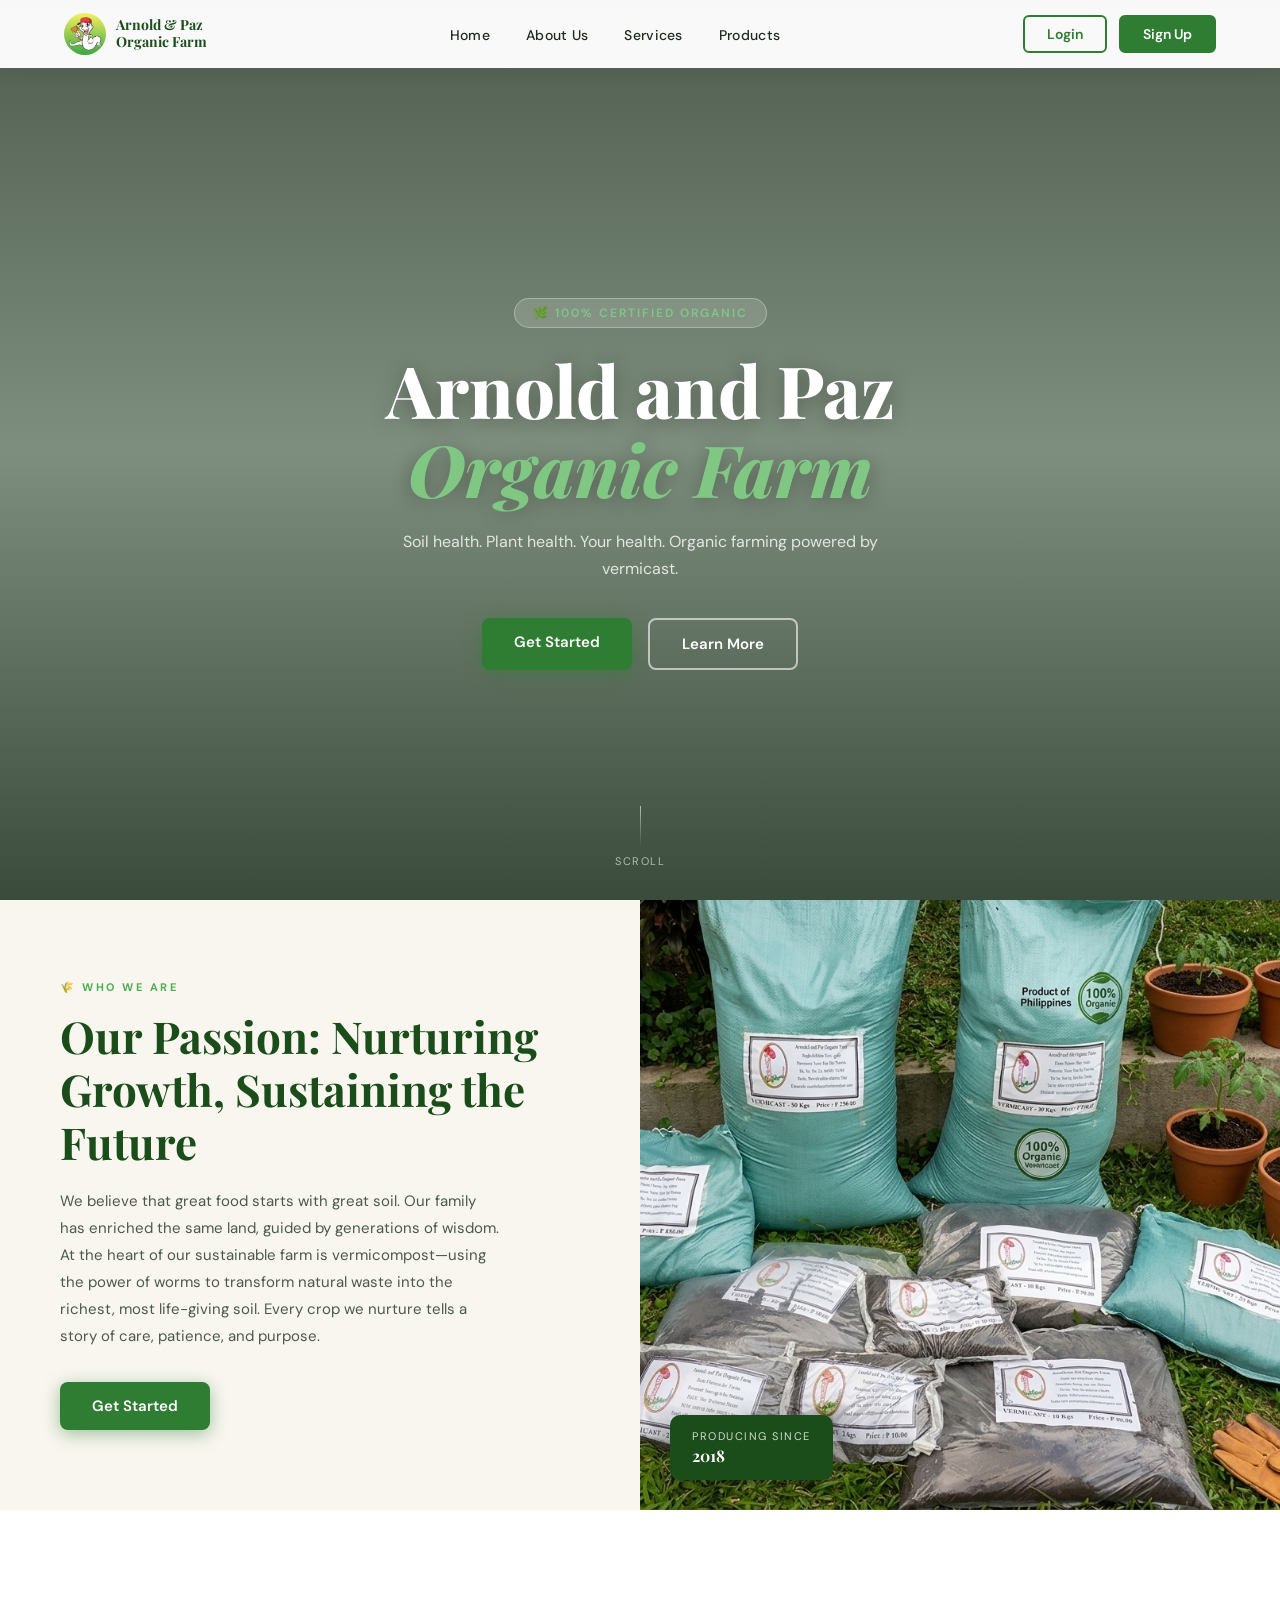
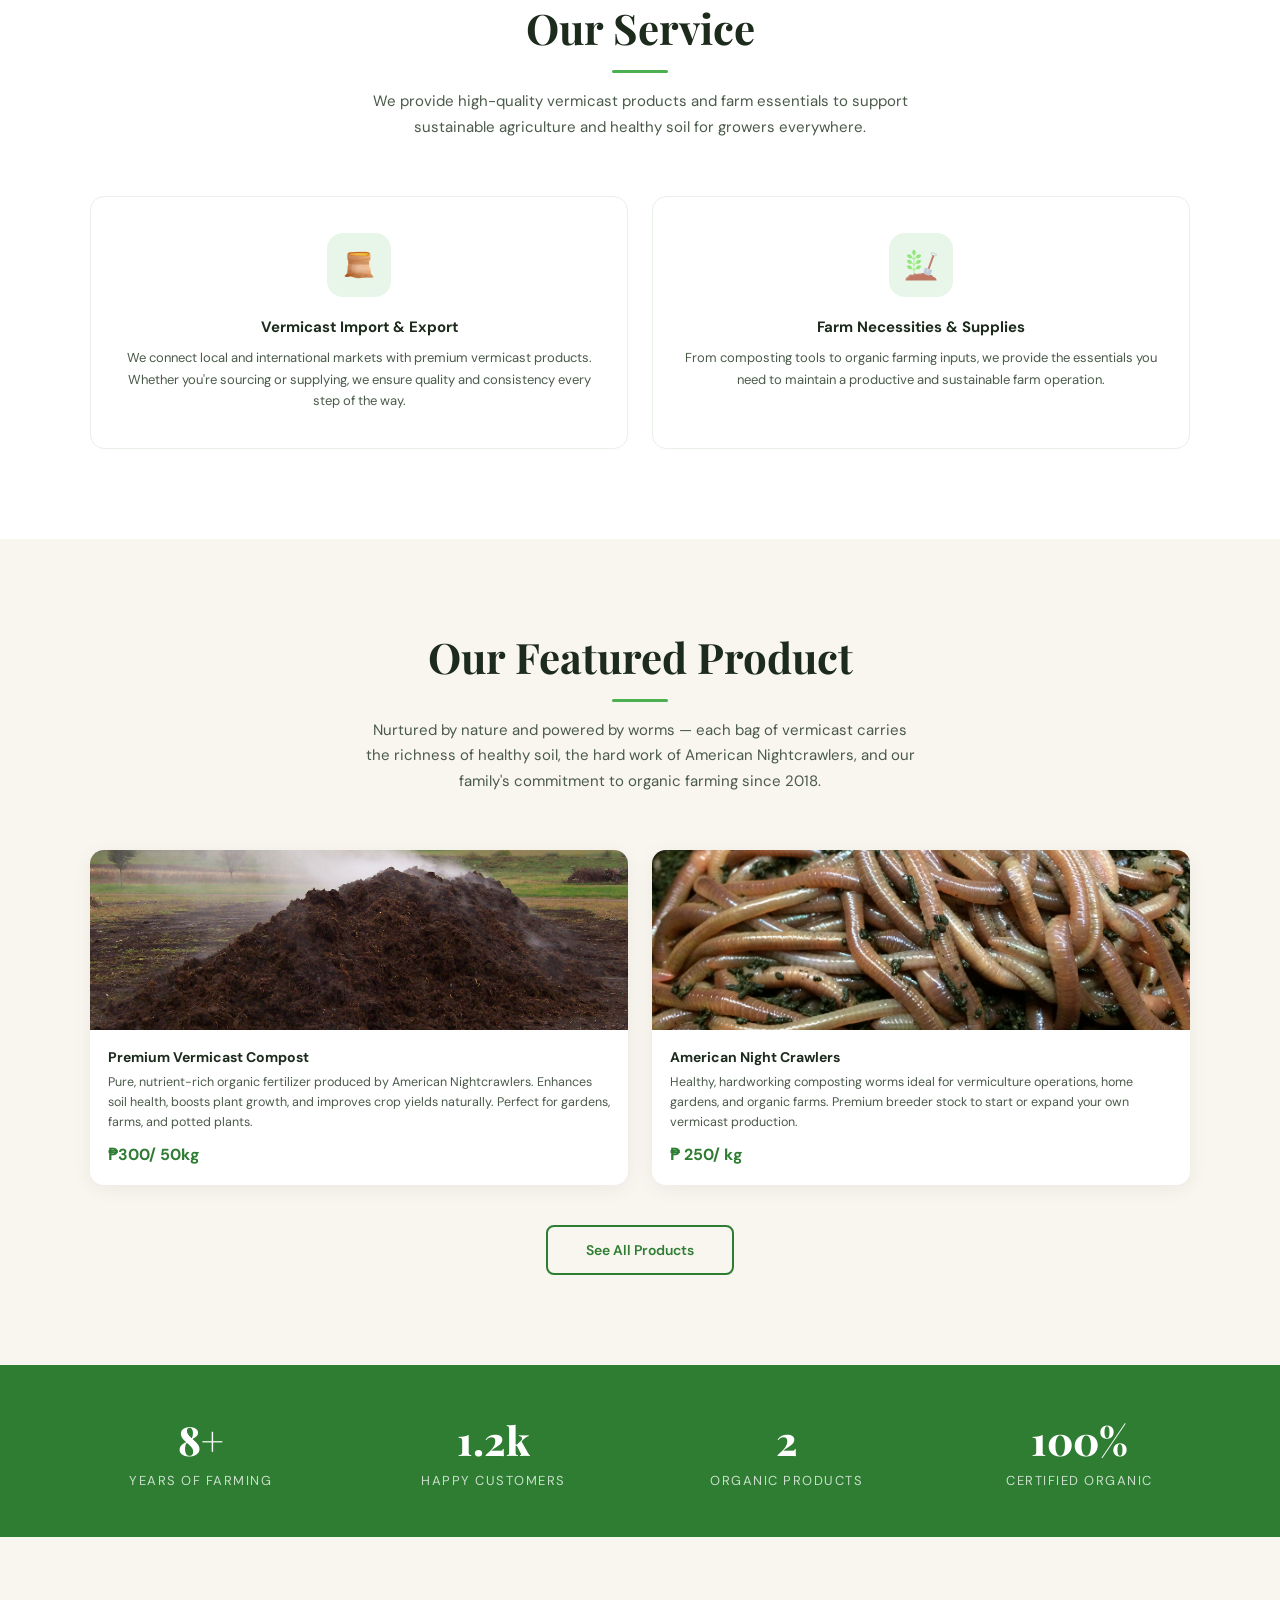
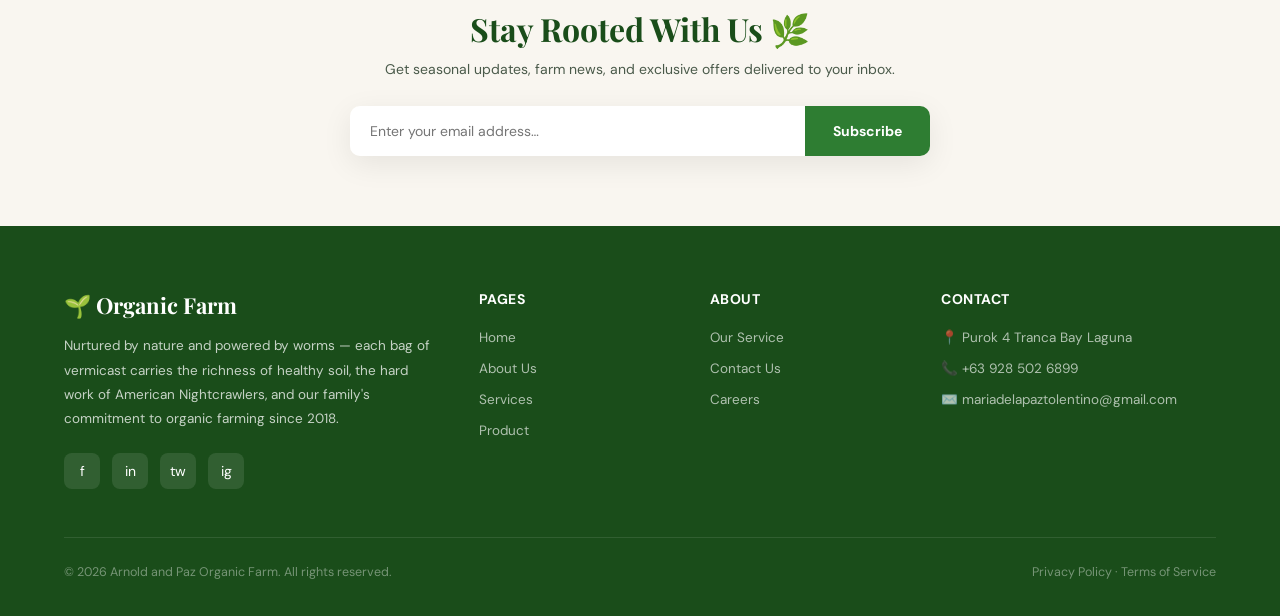
==== FrontEnd/index.html @ 924539b4 "Initial commit" ====
<!doctype html>
<html lang="en">
  <head>
    <meta charset="UTF-8" />
    <meta name="viewport" content="width=device-width, initial-scale=1.0" />
    <title>Arnold and Paz Organic Farm</title>
    <link
      href="https://fonts.googleapis.com/css2?family=Playfair+Display:wght@600;700;800&family=DM+Sans:wght@300;400;500;600&display=swap"
      rel="stylesheet"
    />
    <style>
      *,
      *::before,
      *::after {
        box-sizing: border-box;
        margin: 0;
        padding: 0;
      }

      :root {
        --green-dark: #1a4d1a;
        --green-mid: #2e7d32;
        --green-accent: #4caf50;
        --green-light: #81c784;
        --gold: #f9a825;
        --cream: #f9f6f0;
        --text-dark: #1c2b1c;
        --text-mid: #4a5a4a;
        --white: #ffffff;
      }

      html {
        scroll-behavior: smooth;
      }

      body {
        font-family: "DM Sans", sans-serif;
        color: var(--text-dark);
        background: var(--white);
        overflow-x: hidden;
      }

      /* ── NAVBAR ── */
      nav {
        position: fixed;
        top: 0;
        left: 0;
        right: 0;
        z-index: 100;
        display: flex;
        align-items: center;
        justify-content: space-between;
        padding: 0 5%;
        height: 68px;
        background: rgba(255, 255, 255, 0.96);
        backdrop-filter: blur(8px);
        box-shadow: 0 2px 20px rgba(0, 0, 0, 0.08);
      }

      .nav-logo {
        display: flex;
        align-items: center;
        gap: 10px;
        text-decoration: none;
      }

      .nav-logo .logo-icon {
        width: 42px;
        height: 42px;
        /* background: var(--green-mid); */
        background: #f7f05e;
        background: linear-gradient(
          180deg,
          rgba(247, 240, 94, 1) 0%,
          rgba(57, 168, 68, 1) 100%
        );
        border-radius: 50%;
        display: flex;
        align-items: center;
        justify-content: center;
        font-size: 20px;
      }
      .nav-logo .logo-icon img {
        width: 40px;
        height: 40px;
        object-fit: contain;
      }

      .nav-logo span {
        font-family: "Playfair Display", serif;
        font-size: 14px;
        font-weight: 700;
        color: var(--green-dark);
        line-height: 1.2;
      }

      .nav-links {
        display: flex;
        align-items: center;
        gap: 36px;
        list-style: none;
      }

      .nav-links a {
        text-decoration: none;
        font-size: 14px;
        font-weight: 500;
        color: var(--text-dark);
        letter-spacing: 0.3px;
        transition: color 0.2s;
      }

      .nav-links a:hover {
        color: var(--green-mid);
      }

      .nav-actions {
        display: flex;
        align-items: center;
        gap: 12px;
      }

      .btn-login {
        padding: 8px 22px;
        border: 2px solid var(--green-mid);
        border-radius: 6px;
        background: transparent;
        color: var(--green-mid);
        font-family: "DM Sans", sans-serif;
        font-size: 14px;
        font-weight: 600;
        cursor: pointer;
        transition: all 0.2s;
      }

      .btn-login:hover {
        background: var(--green-mid);
        color: var(--white);
      }

      .btn-signup {
        padding: 8px 22px;
        border: 2px solid var(--green-mid);
        border-radius: 6px;
        background: var(--green-mid);
        color: var(--white);
        font-family: "DM Sans", sans-serif;
        font-size: 14px;
        font-weight: 600;
        cursor: pointer;
        transition: all 0.2s;
      }

      .btn-signup:hover {
        background: var(--green-dark);
        border-color: var(--green-dark);
      }

      /* ── HERO ── */
      .hero {
        position: relative;
        min-height: 100vh;
        display: flex;
        flex-direction: column;
        align-items: center;
        justify-content: center;
        text-align: center;
        overflow: hidden;
        padding-top: 68px;
      }

      .hero-bg {
        position: absolute;
        inset: 0;
        background:
          linear-gradient(
            to bottom,
            rgba(10, 30, 10, 0.72) 0%,
            rgba(20, 50, 20, 0.55) 50%,
            rgba(10, 30, 10, 0.8) 100%
          ),
          url("https://images.unsplash.com/photo-1500937386664-56d1dfef3854?w=1600&q=80")
            center/cover no-repeat;
      }

      .hero-content {
        position: relative;
        z-index: 2;
        max-width: 720px;
        padding: 0 20px;
        animation: fadeUp 1s ease both;
      }

      @keyframes fadeUp {
        from {
          opacity: 0;
          transform: translateY(30px);
        }
        to {
          opacity: 1;
          transform: translateY(0);
        }
      }

      .hero-badge {
        display: inline-block;
        background: rgba(255, 255, 255, 0.15);
        border: 1px solid rgba(255, 255, 255, 0.3);
        color: var(--green-light);
        font-size: 12px;
        font-weight: 600;
        letter-spacing: 2px;
        text-transform: uppercase;
        padding: 6px 18px;
        border-radius: 30px;
        margin-bottom: 22px;
      }

      .hero h1 {
        font-family: "Playfair Display", serif;
        font-size: clamp(38px, 6vw, 72px);
        font-weight: 800;
        color: var(--white);
        line-height: 1.1;
        margin-bottom: 20px;
        text-shadow: 0 2px 20px rgba(0, 0, 0, 0.3);
      }

      .hero h1 em {
        font-style: italic;
        color: var(--green-light);
      }

      .hero p {
        font-size: 16px;
        color: rgba(255, 255, 255, 0.8);
        line-height: 1.7;
        max-width: 520px;
        margin: 0 auto 36px;
      }

      .hero-cta {
        display: flex;
        gap: 16px;
        justify-content: center;
        flex-wrap: wrap;
      }

      .btn-primary {
        padding: 14px 32px;
        background: var(--green-mid);
        color: var(--white);
        border: none;
        border-radius: 8px;
        font-family: "DM Sans", sans-serif;
        font-size: 15px;
        font-weight: 600;
        cursor: pointer;
        transition: all 0.25s;
        box-shadow: 0 4px 18px rgba(46, 125, 50, 0.45);
        text-decoration: none;
        display: inline-block;
      }

      .btn-primary:hover {
        background: var(--green-dark);
        transform: translateY(-2px);
      }

      .btn-outline-white {
        padding: 14px 32px;
        background: transparent;
        color: var(--white);
        border: 2px solid rgba(255, 255, 255, 0.6);
        border-radius: 8px;
        font-family: "DM Sans", sans-serif;
        font-size: 15px;
        font-weight: 600;
        cursor: pointer;
        transition: all 0.25s;
        text-decoration: none;
        display: inline-block;
      }

      .btn-outline-white:hover {
        background: rgba(255, 255, 255, 0.15);
        border-color: white;
      }

      .hero-scroll {
        position: absolute;
        bottom: 32px;
        left: 50%;
        transform: translateX(-50%);
        z-index: 2;
        display: flex;
        flex-direction: column;
        align-items: center;
        gap: 8px;
        color: rgba(255, 255, 255, 0.6);
        font-size: 11px;
        letter-spacing: 1.5px;
        text-transform: uppercase;
      }

      .scroll-line {
        width: 1px;
        height: 40px;
        background: linear-gradient(
          to bottom,
          rgba(255, 255, 255, 0.6),
          transparent
        );
        animation: scrollPulse 2s ease infinite;
      }

      @keyframes scrollPulse {
        0%,
        100% {
          opacity: 0.5;
          transform: scaleY(1);
        }
        50% {
          opacity: 1;
          transform: scaleY(1.1);
        }
      }

      /* ── PASSION SECTION ── */
      .section-passion {
        display: grid;
        grid-template-columns: 1fr 1fr;
        gap: 0;
        min-height: 560px;
      }

      .passion-text {
        background: var(--cream);
        padding: 80px 60px;
        display: flex;
        flex-direction: column;
        justify-content: center;
      }

      .section-tag {
        display: inline-block;
        font-size: 11px;
        font-weight: 700;
        letter-spacing: 2.5px;
        text-transform: uppercase;
        color: var(--green-accent);
        margin-bottom: 16px;
      }

      .passion-text h2 {
        font-family: "Playfair Display", serif;
        font-size: clamp(28px, 3.5vw, 44px);
        font-weight: 700;
        color: var(--green-dark);
        line-height: 1.2;
        margin-bottom: 20px;
      }

      .passion-text p {
        font-size: 15px;
        color: var(--text-mid);
        line-height: 1.8;
        margin-bottom: 32px;
        max-width: 440px;
      }

      .passion-image {
        position: relative;
        overflow: hidden;
      }

      .passion-image img {
        width: 100%;
        height: 100%;
        object-fit: cover;
        display: block;
        transition: transform 0.6s ease;
      }

      .passion-image:hover img {
        transform: scale(1.04);
      }

      .since-badge {
        position: absolute;
        bottom: 30px;
        left: 30px;
        background: var(--green-dark);
        color: var(--white);
        padding: 14px 22px;
        border-radius: 10px;
        font-family: "Playfair Display", serif;
        font-size: 16px;
        font-weight: 700;
        box-shadow: 0 8px 30px rgba(0, 0, 0, 0.3);
      }

      .since-badge span {
        display: block;
        font-family: "DM Sans", sans-serif;
        font-size: 11px;
        font-weight: 400;
        letter-spacing: 1.5px;
        text-transform: uppercase;
        opacity: 0.8;
        margin-bottom: 2px;
      }

      /* ── SERVICES ── */
      .section-services {
        padding: 90px 5%;
        background: var(--white);
        text-align: center;
      }

      .section-header {
        max-width: 560px;
        margin: 0 auto 56px;
      }

      .section-header h2 {
        font-family: "Playfair Display", serif;
        font-size: clamp(28px, 3.5vw, 42px);
        font-weight: 700;
        color: var(--text-dark);
        margin-bottom: 12px;
      }

      .section-header p {
        font-size: 15px;
        color: var(--text-mid);
        line-height: 1.7;
      }

      .divider {
        width: 56px;
        height: 3px;
        background: var(--green-accent);
        border-radius: 2px;
        margin: 14px auto 16px;
      }

      .services-grid {
        display: grid;
        grid-template-columns: repeat(2, 1fr);
        gap: 24px;
        max-width: 1100px;
        margin: 0 auto;
      }

      .service-card {
        background: var(--white);
        border: 1.5px solid #e8f0e8;
        border-radius: 14px;
        padding: 36px 24px;
        text-align: center;
        align-items: center;
        justify-content: center;
        transition: all 0.3s ease;
        cursor: default;
      }

      .service-card:hover {
        border-color: var(--green-accent);
        box-shadow: 0 12px 40px rgba(76, 175, 80, 0.12);
        transform: translateY(-5px);
      }

      .service-icon {
        width: 64px;
        height: 64px;
        background: #e8f5e9;
        border-radius: 16px;
        display: flex;
        align-items: center;
        justify-content: center;
        font-size: 28px;
        margin: 0 auto 20px;
        transition: background 0.3s;
      }
      .service-icon img {
        width: 32px;
        height: 32px;
        object-fit: contain;
      }

      .service-card:hover .service-icon {
        background: var(--green-accent);
      }

      .service-card h3 {
        font-size: 15px;
        font-weight: 700;
        color: var(--text-dark);
        margin-bottom: 10px;
      }

      .service-card p {
        font-size: 13px;
        color: var(--text-mid);
        line-height: 1.65;
      }

      /* ── PRODUCTS ── */
      .section-products {
        padding: 90px 5%;
        background: var(--cream);
        text-align: center;
      }

      .products-grid {
        display: grid;
        grid-template-columns: repeat(2, 1fr);
        gap: 24px;
        max-width: 1100px;
        margin: 0 auto 40px;
      }

      .product-card {
        background: var(--white);
        border-radius: 14px;
        overflow: hidden;
        box-shadow: 0 4px 20px rgba(0, 0, 0, 0.06);
        transition: all 0.3s ease;
        text-align: left;
      }

      .product-card:hover {
        box-shadow: 0 16px 50px rgba(0, 0, 0, 0.12);
        transform: translateY(-6px);
      }

      .product-img {
        width: 100%;
        height: 180px;
        object-fit: cover;
        display: block;
        transition: transform 0.4s;
      }

      .product-card:hover .product-img {
        transform: scale(1.05);
      }

      .product-img-wrap {
        overflow: hidden;
      }

      .product-body {
        padding: 18px 18px 20px;
      }

      .product-body h4 {
        font-size: 14px;
        font-weight: 700;
        color: var(--text-dark);
        margin-bottom: 6px;
      }

      .product-body p {
        font-size: 12.5px;
        color: var(--text-mid);
        line-height: 1.6;
        margin-bottom: 12px;
      }

      .product-price {
        font-size: 16px;
        font-weight: 700;
        color: var(--green-mid);
      }

      .btn-see-all {
        display: inline-block;
        padding: 14px 38px;
        border: 2px solid var(--green-mid);
        border-radius: 8px;
        color: var(--green-mid);
        font-family: "DM Sans", sans-serif;
        font-size: 14px;
        font-weight: 600;
        text-decoration: none;
        transition: all 0.25s;
        cursor: pointer;
      }

      .btn-see-all:hover {
        background: var(--green-mid);
        color: var(--white);
      }

      /* ── TESTIMONIALS ── */
      .section-testimonials {
        padding: 90px 5%;
        background: var(--white);
        text-align: center;
        position: relative;
      }

      .testimonials-wrapper {
        max-width: 820px;
        margin: 0 auto;
        position: relative;
      }

      .testimonial-card {
        background: var(--green-dark);
        border-radius: 18px;
        padding: 48px 56px;
        display: flex;
        gap: 28px;
        align-items: flex-start;
        text-align: left;
        box-shadow: 0 20px 60px rgba(26, 77, 26, 0.25);
      }

      .testimonial-avatar {
        width: 80px;
        height: 80px;
        border-radius: 50%;
        object-fit: cover;
        flex-shrink: 0;
        border: 3px solid rgba(255, 255, 255, 0.2);
      }

      .testimonial-content {
        flex: 1;
      }

      .stars {
        color: var(--gold);
        font-size: 18px;
        letter-spacing: 2px;
        margin-bottom: 14px;
      }

      .testimonial-content p {
        font-size: 15px;
        color: rgba(255, 255, 255, 0.85);
        line-height: 1.8;
        font-style: italic;
        margin-bottom: 20px;
      }

      .reviewer-name {
        font-family: "Playfair Display", serif;
        font-size: 17px;
        font-weight: 700;
        color: var(--white);
        margin-bottom: 3px;
      }

      .reviewer-role {
        font-size: 12px;
        color: var(--green-light);
        letter-spacing: 1px;
        text-transform: uppercase;
      }

      .testimonial-nav {
        display: flex;
        justify-content: center;
        gap: 12px;
        margin-top: 28px;
      }

      .testi-dot {
        width: 10px;
        height: 10px;
        border-radius: 50%;
        background: #ccc;
        cursor: pointer;
        transition: all 0.2s;
        border: none;
      }

      .testi-dot.active {
        background: var(--green-mid);
        transform: scale(1.3);
      }

      .testi-arrow {
        position: absolute;
        top: 50%;
        transform: translateY(-50%);
        width: 44px;
        height: 44px;
        border-radius: 50%;
        background: var(--white);
        box-shadow: 0 4px 16px rgba(0, 0, 0, 0.12);
        border: none;
        cursor: pointer;
        display: flex;
        align-items: center;
        justify-content: center;
        font-size: 18px;
        color: var(--green-mid);
        transition: all 0.2s;
      }

      .testi-arrow:hover {
        background: var(--green-mid);
        color: white;
      }
      .testi-arrow.prev {
        left: -22px;
      }
      .testi-arrow.next {
        right: -22px;
      }

      /* ── STATS STRIP ── */
      .stats-strip {
        background: var(--green-mid);
        padding: 48px 5%;
        display: grid;
        grid-template-columns: repeat(4, 1fr);
        gap: 20px;
        text-align: center;
      }

      .stat-item h3 {
        font-family: "Playfair Display", serif;
        font-size: 40px;
        font-weight: 800;
        color: var(--white);
        margin-bottom: 6px;
      }

      .stat-item p {
        font-size: 13px;
        color: rgba(255, 255, 255, 0.75);
        text-transform: uppercase;
        letter-spacing: 1.5px;
      }

      /* ── FOOTER ── */
      footer {
        background: var(--green-dark);
        padding: 64px 5% 36px;
        color: rgba(255, 255, 255, 0.75);
      }

      .footer-grid {
        display: grid;
        grid-template-columns: 2fr 1fr 1fr 1.5fr;
        gap: 48px;
        margin-bottom: 48px;
      }

      .footer-brand h3 {
        font-family: "Playfair Display", serif;
        font-size: 22px;
        font-weight: 700;
        color: var(--white);
        margin-bottom: 14px;
      }

      .footer-brand p {
        font-size: 13.5px;
        line-height: 1.8;
        margin-bottom: 22px;
      }

      .footer-socials {
        display: flex;
        gap: 12px;
      }

      .social-icon {
        width: 36px;
        height: 36px;
        border-radius: 8px;
        background: rgba(255, 255, 255, 0.1);
        display: flex;
        align-items: center;
        justify-content: center;
        font-size: 14px;
        color: var(--white);
        text-decoration: none;
        transition: background 0.2s;
      }

      .social-icon:hover {
        background: var(--green-accent);
      }

      .footer-col h4 {
        font-size: 14px;
        font-weight: 700;
        color: var(--white);
        letter-spacing: 0.5px;
        margin-bottom: 18px;
        text-transform: uppercase;
      }

      .footer-col ul {
        list-style: none;
      }

      .footer-col ul li {
        margin-bottom: 10px;
      }

      .footer-col ul li a {
        text-decoration: none;
        color: rgba(255, 255, 255, 0.65);
        font-size: 13.5px;
        transition: color 0.2s;
      }

      .footer-col ul li a:hover {
        color: var(--green-light);
      }

      .footer-bottom {
        border-top: 1px solid rgba(255, 255, 255, 0.1);
        padding-top: 26px;
        display: flex;
        align-items: center;
        justify-content: space-between;
        font-size: 12.5px;
        color: rgba(255, 255, 255, 0.4);
      }

      /* ── ANIMATIONS ── */
      .fade-in {
        opacity: 0;
        transform: translateY(24px);
        transition:
          opacity 0.65s ease,
          transform 0.65s ease;
      }

      .fade-in.visible {
        opacity: 1;
        transform: translateY(0);
      }

      .fade-in-delay-1 {
        transition-delay: 0.1s;
      }
      .fade-in-delay-2 {
        transition-delay: 0.2s;
      }
      .fade-in-delay-3 {
        transition-delay: 0.3s;
      }
      .fade-in-delay-4 {
        transition-delay: 0.4s;
      }

      /* ── NEWSLETTER ── */
      .newsletter {
        background: var(--cream);
        padding: 70px 5%;
        text-align: center;
      }

      .newsletter-inner {
        max-width: 580px;
        margin: 0 auto;
      }

      .newsletter h2 {
        font-family: "Playfair Display", serif;
        font-size: 32px;
        font-weight: 700;
        color: var(--green-dark);
        margin-bottom: 10px;
      }

      .newsletter p {
        font-size: 14px;
        color: var(--text-mid);
        margin-bottom: 28px;
      }

      .newsletter-form {
        display: flex;
        gap: 0;
        border-radius: 10px;
        overflow: hidden;
        box-shadow: 0 8px 30px rgba(0, 0, 0, 0.08);
      }

      .newsletter-input {
        flex: 1;
        padding: 16px 20px;
        border: none;
        outline: none;
        font-family: "DM Sans", sans-serif;
        font-size: 14px;
        background: var(--white);
      }

      .newsletter-btn {
        padding: 16px 28px;
        background: var(--green-mid);
        color: var(--white);
        border: none;
        font-family: "DM Sans", sans-serif;
        font-size: 14px;
        font-weight: 700;
        cursor: pointer;
        transition: background 0.2s;
        white-space: nowrap;
      }

      .newsletter-btn:hover {
        background: var(--green-dark);
      }
    </style>
  </head>
  <body>
    <!-- NAVBAR -->
    <nav>
      <a href="#" class="nav-logo">
        <div class="logo-icon">
          <img src="../FrontEnd/assets/img/organicfarmlogo.png" alt="" />
        </div>
        <span>Arnold & Paz<br />Organic Farm</span>
      </a>
      <ul class="nav-links">
        <li><a href="#">Home</a></li>
        <li><a href="#about">About Us</a></li>
        <li><a href="#services">Services</a></li>
        <li><a href="#products">Products</a></li>
      </ul>
      <div class="nav-actions">
        <button class="btn-login">Login</button>
        <button class="btn-signup">Sign Up</button>
      </div>
    </nav>

    <!-- HERO -->
    <section class="hero">
      <div class="hero-bg"></div>
      <div class="hero-content">
        <span class="hero-badge">🌿 100% Certified Organic</span>
        <h1>Arnold and Paz<br /><em>Organic Farm</em></h1>
        <p>
          Soil health. Plant health. Your health. Organic farming powered by
          vermicast.
        </p>
        <div class="hero-cta">
          <a href="#products" class="btn-primary">Get Started</a>
          <a href="#about" class="btn-outline-white">Learn More</a>
        </div>
      </div>
      <div class="hero-scroll">
        <div class="scroll-line"></div>
        Scroll
      </div>
    </section>

    <!-- PASSION SECTION -->
    <section class="section-passion" id="about">
      <div class="passion-text fade-in">
        <span class="section-tag">🌾 Who We Are</span>
        <h2>Our Passion: Nurturing Growth, Sustaining the Future</h2>
        <p>
          We believe that great food starts with great soil. Our family has
          enriched the same land, guided by generations of wisdom. At the heart
          of our sustainable farm is vermicompost—using the power of worms to
          transform natural waste into the richest, most life-giving soil. Every
          crop we nurture tells a story of care, patience, and purpose.
        </p>
        <a href="#" class="btn-primary" style="width: fit-content"
          >Get Started</a
        >
      </div>
      <div class="passion-image">
        <img
          src="../FrontEnd/assets/img/background.png"
          alt="Organic farm field"
        />
        <div class="since-badge">
          <span>Producing since</span>
          2018
        </div>
      </div>
    </section>

    <!-- SERVICES -->
    <section class="section-services" id="services">
      <div class="section-header fade-in">
        <h2>Our Service</h2>
        <div class="divider"></div>
        <p>
          We provide high-quality vermicast products and farm essentials to
          support sustainable agriculture and healthy soil for growers
          everywhere.
        </p>
      </div>
      <div class="services-grid">
        <!-- <div class="service-card fade-in fade-in-delay-1">
          <div class="service-icon">📝</div>
          <h3>Blog & Article Writing</h3>
          <p>
            Expert content covering organic farming practices, sustainability,
            and agricultural innovation.
          </p>
        </div> -->
        <div class="service-card fade-in fade-in-delay-2">
          <div class="service-icon">
            <img src="../FrontEnd/assets/icons/food.png" alt="" />
          </div>
          <h3>Vermicast Import & Export</h3>
          <p>
            We connect local and international markets with premium vermicast
            products. Whether you're sourcing or supplying, we ensure quality
            and consistency every step of the way.
          </p>
        </div>
        <div class="service-card fade-in fade-in-delay-3">
          <div class="service-icon">
            <img src="../FrontEnd/assets/icons/shovel.png" alt="" />
          </div>
          <h3>Farm Necessities & Supplies</h3>
          <p>
            From composting tools to organic farming inputs, we provide the
            essentials you need to maintain a productive and sustainable farm
            operation.
          </p>
        </div>
        <!-- <div class="service-card fade-in fade-in-delay-4">
          <div class="service-icon">📱</div>
          <h3>Social Media Management</h3>
          <p>
            Curated campaigns that tell your farm's story and build a loyal
            community of food lovers.
          </p>
        </div> -->
      </div>
    </section>

    <!-- PRODUCTS -->
    <section class="section-products" id="products">
      <div class="section-header fade-in">
        <h2>Our Featured Product</h2>
        <div class="divider"></div>
        <p>
          Nurtured by nature and powered by worms — each bag of vermicast
          carries the richness of healthy soil, the hard work of American
          Nightcrawlers, and our family's commitment to organic farming since
          2018.
        </p>
      </div>
      <div class="products-grid">
        <div class="product-card fade-in fade-in-delay-1">
          <div class="product-img-wrap">
            <img
              class="product-img"
              src="../FrontEnd/assets/img/COMPOST.jpg"
              alt="vermicast compost"
            />
          </div>
          <div class="product-body">
            <h4>Premium Vermicast Compost</h4>
            <p>
              Pure, nutrient-rich organic fertilizer produced by American
              Nightcrawlers. Enhances soil health, boosts plant growth, and
              improves crop yields naturally. Perfect for gardens, farms, and
              potted plants.
            </p>
            <span class="product-price">₱300/ 50kg</span>
          </div>
        </div>
        <div class="product-card fade-in fade-in-delay-2">
          <div class="product-img-wrap">
            <img
              class="product-img"
              src="../FrontEnd/assets/img/ANC.jpg"
              alt="ANC"
            />
          </div>
          <div class="product-body">
            <h4>American Night Crawlers</h4>
            <p>
              Healthy, hardworking composting worms ideal for vermiculture
              operations, home gardens, and organic farms. Premium breeder stock
              to start or expand your own vermicast production.
            </p>
            <span class="product-price">₱ 250/ kg</span>
          </div>
        </div>
      </div>
      <a href="#" class="btn-see-all">See All Products</a>
    </section>

    <!-- STATS STRIP -->
    <div class="stats-strip">
      <div class="stat-item fade-in">
        <h3>8+</h3>
        <p>Years of Farming</p>
      </div>
      <div class="stat-item fade-in fade-in-delay-1">
        <h3>1.2k</h3>
        <p>Happy Customers</p>
      </div>
      <div class="stat-item fade-in fade-in-delay-2">
        <h3>2</h3>
        <p>Organic Products</p>
      </div>
      <div class="stat-item fade-in fade-in-delay-3">
        <h3>100%</h3>
        <p>Certified Organic</p>
      </div>
    </div>

    <!-- TESTIMONIALS -->
    <!-- <section class="section-testimonials" id="testimonials">
      <div class="section-header fade-in">
        <h2>Testimonials</h2>
        <div class="divider"></div>
        <p>
          Hear from our community of customers who trust Arnold and Paz Organic
          Farm for the purest, freshest produce.
        </p>
      </div>

      <div class="testimonials-wrapper">
        <button class="testi-arrow prev" id="prevBtn">&#8592;</button>
        <button class="testi-arrow next" id="nextBtn">&#8594;</button>

        <div class="testimonial-card" id="testiCard">
          <img
            class="testimonial-avatar"
            id="testiAvatar"
            src="https://i.pravatar.cc/160?img=47"
            alt="Reviewer"
          />
          <div class="testimonial-content">
            <div class="stars" id="testiStars">★★★★★</div>
            <p id="testiText">
              "Absolutely love everything from Arnold and Paz. The vegetables
              arrive so fresh and I can truly taste the difference — the quality
              is unmatched. My family has been ordering weekly for over a year
              and we couldn't be happier!"
            </p>
            <div class="reviewer-name" id="testiName">Madeline Williamson</div>
            <div class="reviewer-role" id="testiRole">
              Farmer's Market Delegate
            </div>
          </div>
        </div>

        <div class="testimonial-nav">
          <button class="testi-dot active" data-idx="0"></button>
          <button class="testi-dot" data-idx="1"></button>
          <button class="testi-dot" data-idx="2"></button>
        </div>
      </div>
    </section> -->

    <!-- NEWSLETTER -->
    <div class="newsletter">
      <div class="newsletter-inner fade-in">
        <h2>Stay Rooted With Us 🌿</h2>
        <p>
          Get seasonal updates, farm news, and exclusive offers delivered to
          your inbox.
        </p>
        <div class="newsletter-form">
          <input
            class="newsletter-input"
            type="email"
            placeholder="Enter your email address…"
          />
          <button class="newsletter-btn">Subscribe</button>
        </div>
      </div>
    </div>

    <!-- FOOTER -->
    <footer>
      <div class="footer-grid">
        <div class="footer-brand">
          <h3>🌱 Organic Farm</h3>
          <p>
            Nurtured by nature and powered by worms — each bag of vermicast
            carries the richness of healthy soil, the hard work of American
            Nightcrawlers, and our family's commitment to organic farming since
            2018.
          </p>
          <div class="footer-socials">
            <a href="#" class="social-icon">f</a>
            <a href="#" class="social-icon">in</a>
            <a href="#" class="social-icon">tw</a>
            <a href="#" class="social-icon">ig</a>
          </div>
        </div>
        <div class="footer-col">
          <h4>Pages</h4>
          <ul>
            <li><a href="#">Home</a></li>
            <li><a href="#">About Us</a></li>
            <li><a href="#">Services</a></li>
            <li><a href="#">Product</a></li>
          </ul>
        </div>
        <div class="footer-col">
          <h4>About</h4>
          <ul>
            <!-- <li><a href="#">Testimonials</a></li> -->
            <li><a href="#">Our Service</a></li>
            <li><a href="#">Contact Us</a></li>
            <li><a href="#">Careers</a></li>
          </ul>
        </div>
        <div class="footer-col">
          <h4>Contact</h4>
          <ul>
            <li><a href="#">📍 Purok 4 Tranca Bay Laguna</a></li>
            <li><a href="#">📞 +63 928 502 6899</a></li>
            <li><a href="#">✉️ mariadelapaztolentino@gmail.com</a></li>
            <!-- <li><a href="#">⏰ Mon–Sat, 7am–6pm</a></li> -->
          </ul>
        </div>
      </div>
      <div class="footer-bottom">
        <span>© 2026 Arnold and Paz Organic Farm. All rights reserved.</span>
        <span>Privacy Policy · Terms of Service</span>
      </div>
    </footer>

    <script>
      // Scroll animations
      const observer = new IntersectionObserver(
        (entries) => {
          entries.forEach((e) => {
            if (e.isIntersecting) e.target.classList.add("visible");
          });
        },
        { threshold: 0.12 },
      );

      document
        .querySelectorAll(".fade-in")
        .forEach((el) => observer.observe(el));

      // Testimonials
      const reviews = [
        {
          avatar: "https://i.pravatar.cc/160?img=47",
          name: "Madeline Williamson",
          role: "Farmer's Market Delegate",
          stars: "★★★★★",
          text: '"Absolutely love everything from Arnold and Paz. The vegetables arrive so fresh and I can truly taste the difference — the quality is unmatched. My family has been ordering weekly for over a year and we couldn\'t be happier!"',
        },
        {
          avatar: "https://i.pravatar.cc/160?img=12",
          name: "Carlos Reyes",
          role: "Restaurant Owner, Manila",
          stars: "★★★★★",
          text: '"We source all our organic produce from Arnold and Paz. Their consistency, quality, and commitment to sustainable farming is exactly what our restaurant stands for. Highly recommend to any food business!"',
        },
        {
          avatar: "https://i.pravatar.cc/160?img=32",
          name: "Sofia Mendoza",
          role: "Health & Wellness Coach",
          stars: "★★★★½",
          text: '"As a wellness coach, I recommend only the best organic produce to my clients. Arnold and Paz is always my first recommendation — their crops are nutrient-rich, pesticide-free, and delivered with genuine care."',
        },
      ];

      let current = 0;

      function setTestimonial(idx) {
        const r = reviews[idx];
        document.getElementById("testiAvatar").src = r.avatar;
        document.getElementById("testiName").textContent = r.name;
        document.getElementById("testiRole").textContent = r.role;
        document.getElementById("testiStars").textContent = r.stars;
        document.getElementById("testiText").textContent = r.text;
        document
          .querySelectorAll(".testi-dot")
          .forEach((d, i) => d.classList.toggle("active", i === idx));
      }

      document.getElementById("nextBtn").addEventListener("click", () => {
        current = (current + 1) % reviews.length;
        setTestimonial(current);
      });

      document.getElementById("prevBtn").addEventListener("click", () => {
        current = (current - 1 + reviews.length) % reviews.length;
        setTestimonial(current);
      });

      document.querySelectorAll(".testi-dot").forEach((dot) => {
        dot.addEventListener("click", () => {
          current = +dot.dataset.idx;
          setTestimonial(current);
        });
      });

      // Auto rotate testimonials
      setInterval(() => {
        current = (current + 1) % reviews.length;
        setTestimonial(current);
      }, 5000);
    </script>
  </body>
</html>
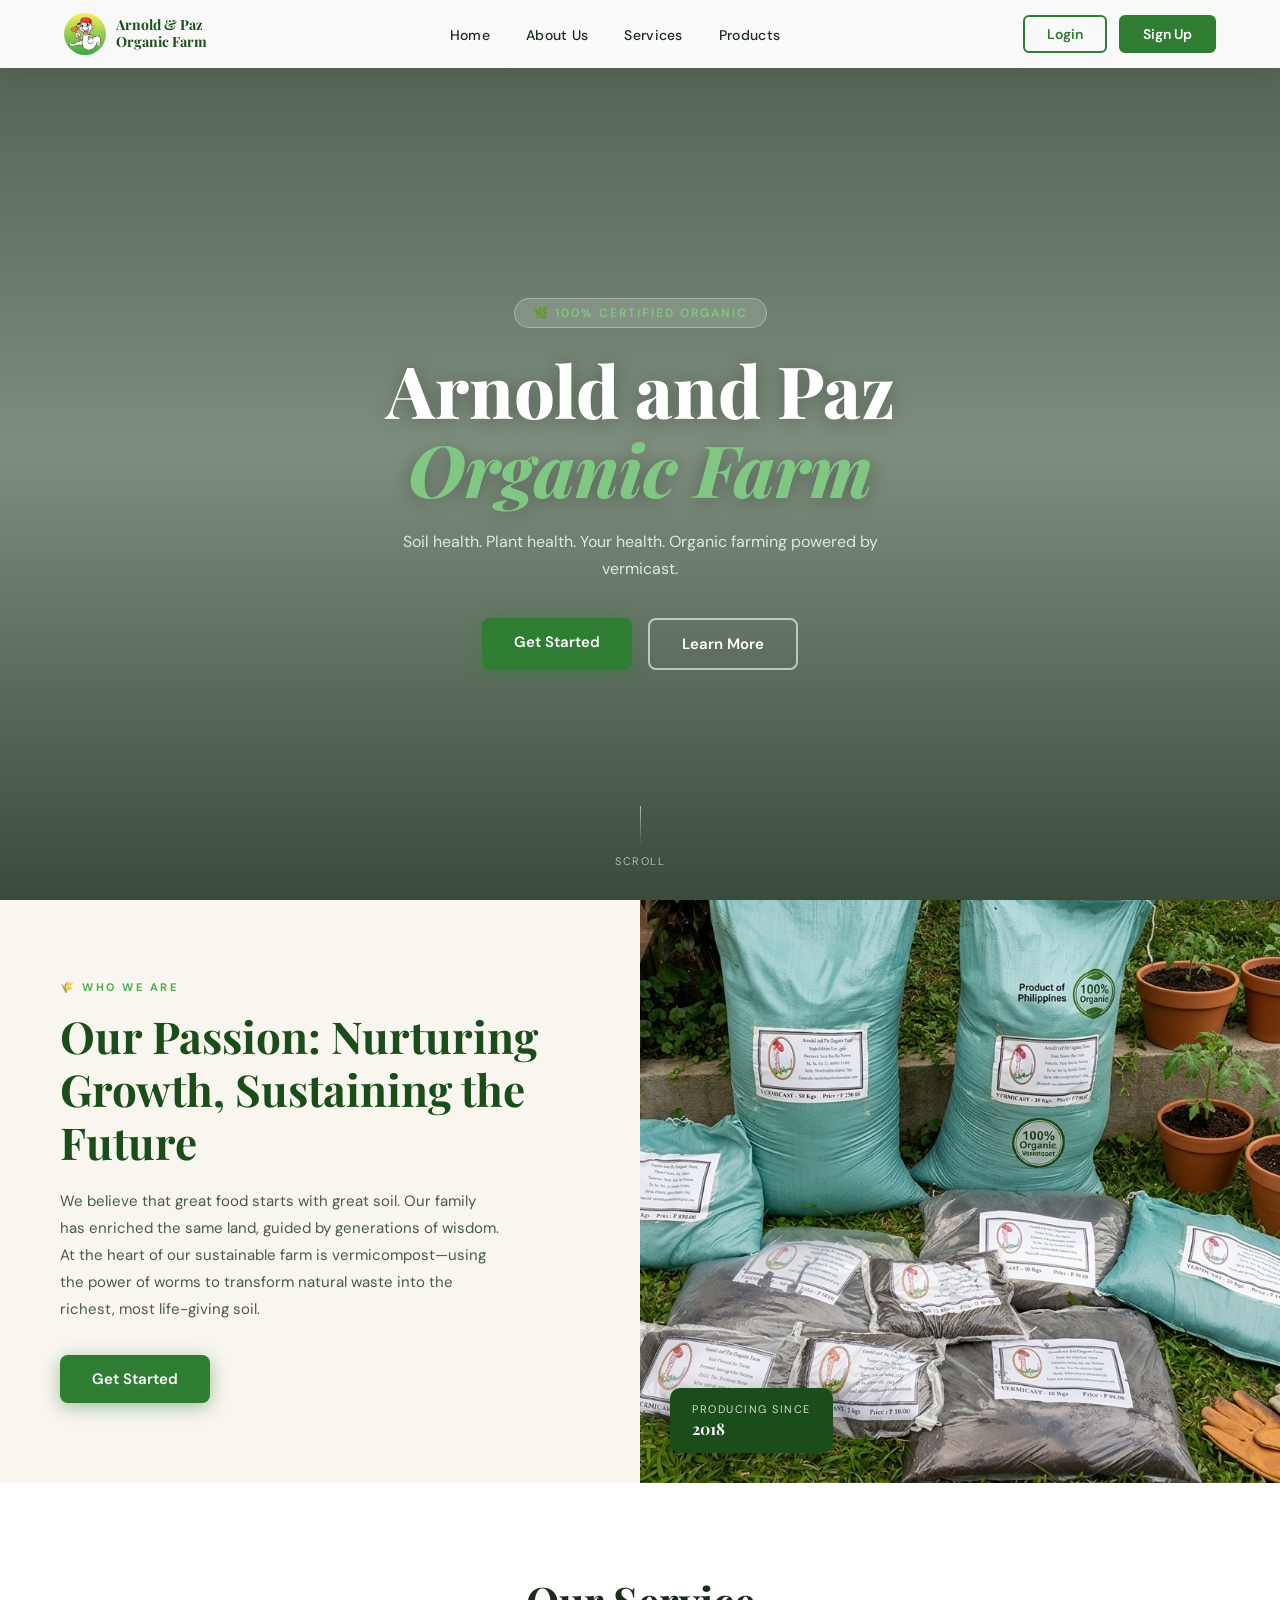
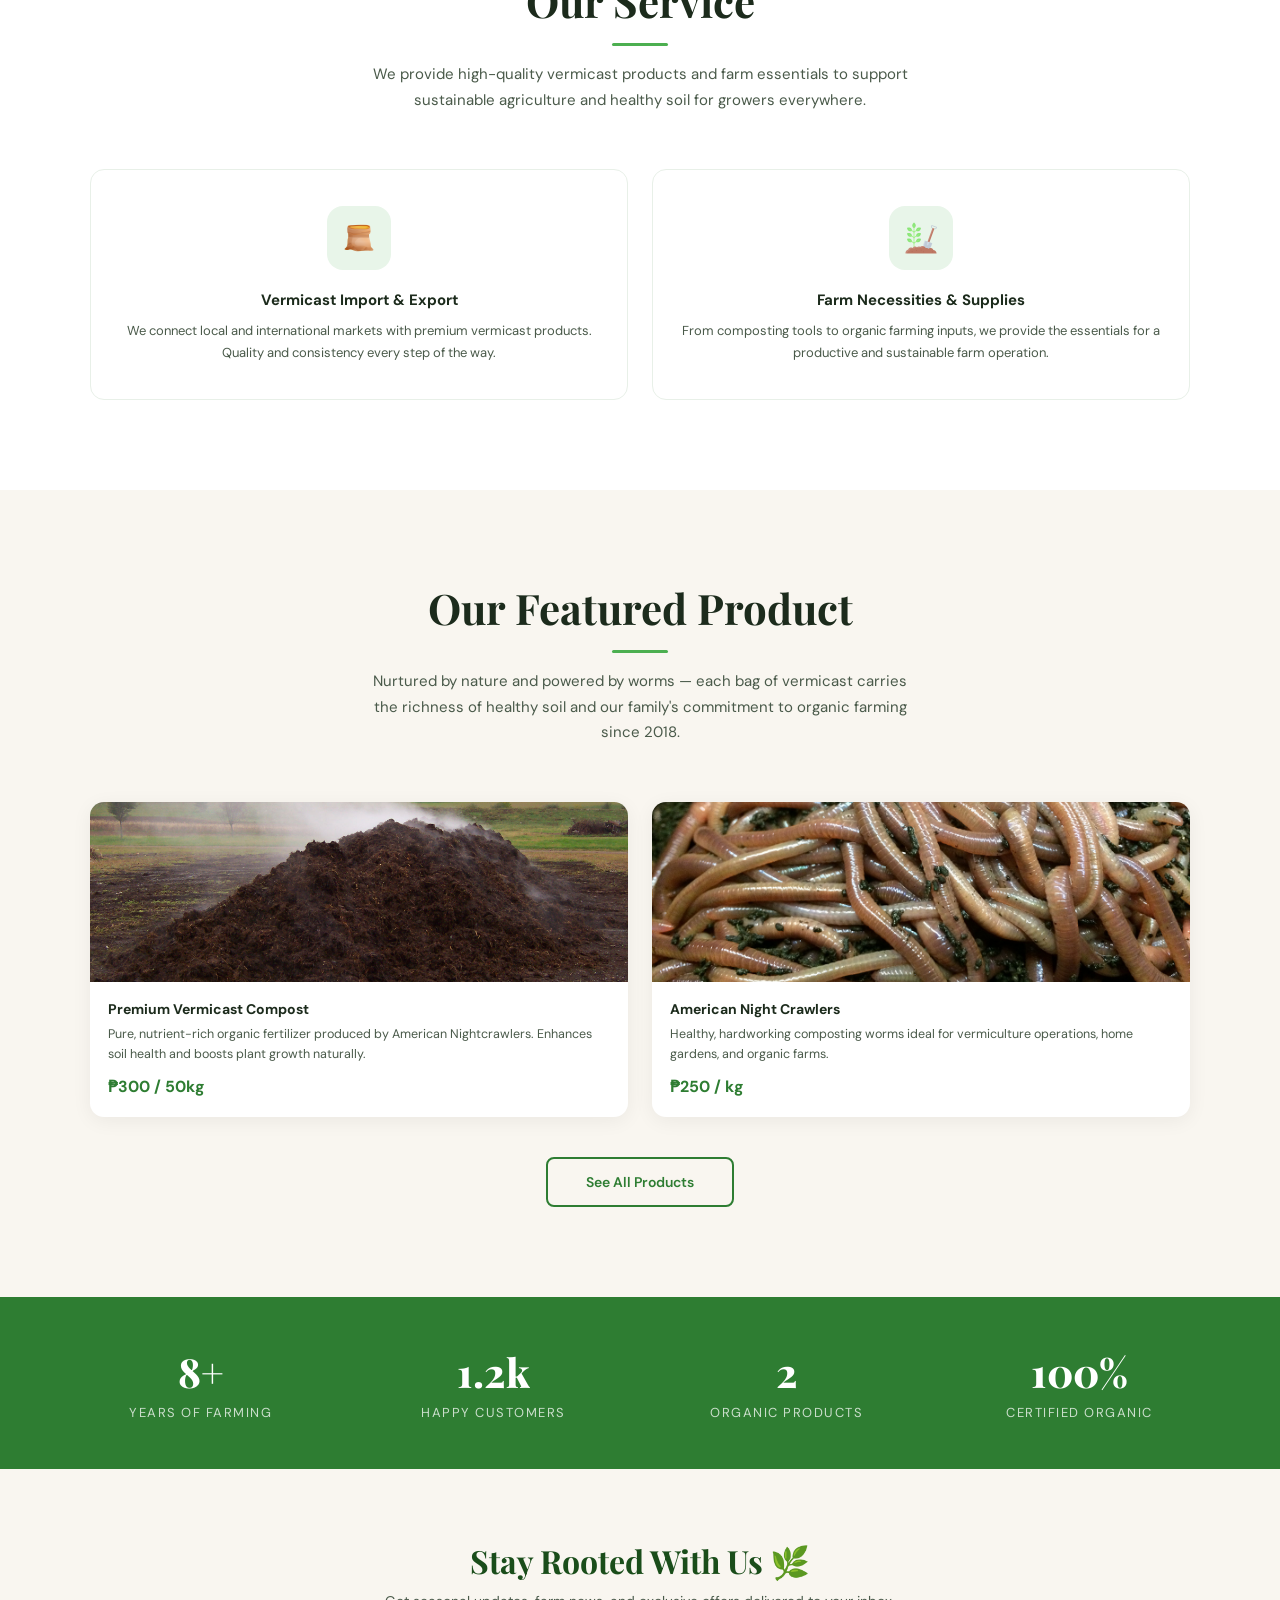
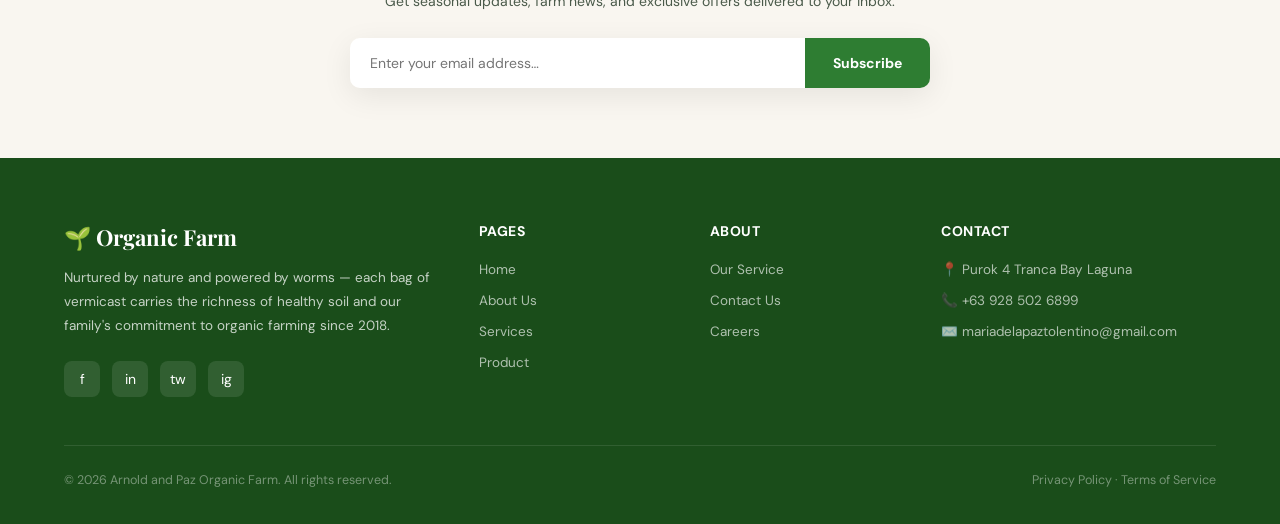
==== commit d3d6954a: "landing page done" ====
--- a/FrontEnd/index.html
+++ b/FrontEnd/index.html
@@ -3,7 +3,7 @@
   <head>
     <meta charset="UTF-8" />
     <meta name="viewport" content="width=device-width, initial-scale=1.0" />
-    <title>Arnold and Paz Organic Farm</title>
+    <title>Arnold and Paz Organic Farm · signup / login modal</title>
     <link
       href="https://fonts.googleapis.com/css2?family=Playfair+Display:wght@600;700;800&family=DM+Sans:wght@300;400;500;600&display=swap"
       rel="stylesheet"
@@ -16,7 +16,6 @@
         margin: 0;
         padding: 0;
       }
-
       :root {
         --green-dark: #1a4d1a;
         --green-mid: #2e7d32;
@@ -28,11 +27,9 @@
         --text-mid: #4a5a4a;
         --white: #ffffff;
       }
-
       html {
         scroll-behavior: smooth;
       }
-
       body {
         font-family: "DM Sans", sans-serif;
         color: var(--text-dark);
@@ -40,7 +37,7 @@
         overflow-x: hidden;
       }
 
-      /* ── NAVBAR ── */
+      /* NAVBAR */
       nav {
         position: fixed;
         top: 0;
@@ -56,19 +53,15 @@
         backdrop-filter: blur(8px);
         box-shadow: 0 2px 20px rgba(0, 0, 0, 0.08);
       }
-
       .nav-logo {
         display: flex;
         align-items: center;
         gap: 10px;
         text-decoration: none;
       }
-
       .nav-logo .logo-icon {
         width: 42px;
         height: 42px;
-        /* background: var(--green-mid); */
-        background: #f7f05e;
         background: linear-gradient(
           180deg,
           rgba(247, 240, 94, 1) 0%,
@@ -85,7 +78,6 @@
         height: 40px;
         object-fit: contain;
       }
-
       .nav-logo span {
         font-family: "Playfair Display", serif;
         font-size: 14px;
@@ -93,14 +85,12 @@
         color: var(--green-dark);
         line-height: 1.2;
       }
-
       .nav-links {
         display: flex;
         align-items: center;
         gap: 36px;
         list-style: none;
       }
-
       .nav-links a {
         text-decoration: none;
         font-size: 14px;
@@ -109,54 +99,44 @@
         letter-spacing: 0.3px;
         transition: color 0.2s;
       }
-
       .nav-links a:hover {
         color: var(--green-mid);
       }
-
       .nav-actions {
         display: flex;
         align-items: center;
         gap: 12px;
       }
-
-      .btn-login {
+      .btn-login,
+      .btn-signup {
         padding: 8px 22px;
-        border: 2px solid var(--green-mid);
         border-radius: 6px;
-        background: transparent;
-        color: var(--green-mid);
         font-family: "DM Sans", sans-serif;
         font-size: 14px;
         font-weight: 600;
         cursor: pointer;
         transition: all 0.2s;
       }
-
+      .btn-login {
+        border: 2px solid var(--green-mid);
+        background: transparent;
+        color: var(--green-mid);
+      }
       .btn-login:hover {
         background: var(--green-mid);
         color: var(--white);
       }
-
       .btn-signup {
-        padding: 8px 22px;
         border: 2px solid var(--green-mid);
-        border-radius: 6px;
         background: var(--green-mid);
         color: var(--white);
-        font-family: "DM Sans", sans-serif;
-        font-size: 14px;
-        font-weight: 600;
-        cursor: pointer;
-        transition: all 0.2s;
-      }
-
+      }
       .btn-signup:hover {
         background: var(--green-dark);
         border-color: var(--green-dark);
       }
 
-      /* ── HERO ── */
+      /* HERO */
       .hero {
         position: relative;
         min-height: 100vh;
@@ -168,7 +148,6 @@
         overflow: hidden;
         padding-top: 68px;
       }
-
       .hero-bg {
         position: absolute;
         inset: 0;
@@ -182,7 +161,6 @@
           url("https://images.unsplash.com/photo-1500937386664-56d1dfef3854?w=1600&q=80")
             center/cover no-repeat;
       }
-
       .hero-content {
         position: relative;
         z-index: 2;
@@ -190,18 +168,16 @@
         padding: 0 20px;
         animation: fadeUp 1s ease both;
       }
-
       @keyframes fadeUp {
-        from {
+        0% {
           opacity: 0;
           transform: translateY(30px);
         }
-        to {
+        100% {
           opacity: 1;
           transform: translateY(0);
         }
       }
-
       .hero-badge {
         display: inline-block;
         background: rgba(255, 255, 255, 0.15);
@@ -215,7 +191,6 @@
         border-radius: 30px;
         margin-bottom: 22px;
       }
-
       .hero h1 {
         font-family: "Playfair Display", serif;
         font-size: clamp(38px, 6vw, 72px);
@@ -225,12 +200,10 @@
         margin-bottom: 20px;
         text-shadow: 0 2px 20px rgba(0, 0, 0, 0.3);
       }
-
       .hero h1 em {
         font-style: italic;
         color: var(--green-light);
       }
-
       .hero p {
         font-size: 16px;
         color: rgba(255, 255, 255, 0.8);
@@ -238,14 +211,12 @@
         max-width: 520px;
         margin: 0 auto 36px;
       }
-
       .hero-cta {
         display: flex;
         gap: 16px;
         justify-content: center;
         flex-wrap: wrap;
       }
-
       .btn-primary {
         padding: 14px 32px;
         background: var(--green-mid);
@@ -261,12 +232,10 @@
         text-decoration: none;
         display: inline-block;
       }
-
       .btn-primary:hover {
         background: var(--green-dark);
         transform: translateY(-2px);
       }
-
       .btn-outline-white {
         padding: 14px 32px;
         background: transparent;
@@ -281,12 +250,10 @@
         text-decoration: none;
         display: inline-block;
       }
-
       .btn-outline-white:hover {
         background: rgba(255, 255, 255, 0.15);
         border-color: white;
       }
-
       .hero-scroll {
         position: absolute;
         bottom: 32px;
@@ -302,7 +269,6 @@
         letter-spacing: 1.5px;
         text-transform: uppercase;
       }
-
       .scroll-line {
         width: 1px;
         height: 40px;
@@ -313,27 +279,23 @@
         );
         animation: scrollPulse 2s ease infinite;
       }
-
       @keyframes scrollPulse {
         0%,
         100% {
           opacity: 0.5;
-          transform: scaleY(1);
         }
         50% {
           opacity: 1;
-          transform: scaleY(1.1);
         }
       }
 
-      /* ── PASSION SECTION ── */
+      /* SECTIONS */
       .section-passion {
         display: grid;
         grid-template-columns: 1fr 1fr;
         gap: 0;
         min-height: 560px;
       }
-
       .passion-text {
         background: var(--cream);
         padding: 80px 60px;
@@ -341,7 +303,6 @@
         flex-direction: column;
         justify-content: center;
       }
-
       .section-tag {
         display: inline-block;
         font-size: 11px;
@@ -351,7 +312,6 @@
         color: var(--green-accent);
         margin-bottom: 16px;
       }
-
       .passion-text h2 {
         font-family: "Playfair Display", serif;
         font-size: clamp(28px, 3.5vw, 44px);
@@ -360,7 +320,6 @@
         line-height: 1.2;
         margin-bottom: 20px;
       }
-
       .passion-text p {
         font-size: 15px;
         color: var(--text-mid);
@@ -368,12 +327,10 @@
         margin-bottom: 32px;
         max-width: 440px;
       }
-
       .passion-image {
         position: relative;
         overflow: hidden;
       }
-
       .passion-image img {
         width: 100%;
         height: 100%;
@@ -381,11 +338,9 @@
         display: block;
         transition: transform 0.6s ease;
       }
-
       .passion-image:hover img {
         transform: scale(1.04);
       }
-
       .since-badge {
         position: absolute;
         bottom: 30px;
@@ -399,7 +354,6 @@
         font-weight: 700;
         box-shadow: 0 8px 30px rgba(0, 0, 0, 0.3);
       }
-
       .since-badge span {
         display: block;
         font-family: "DM Sans", sans-serif;
@@ -410,19 +364,15 @@
         opacity: 0.8;
         margin-bottom: 2px;
       }
-
-      /* ── SERVICES ── */
       .section-services {
         padding: 90px 5%;
         background: var(--white);
         text-align: center;
       }
-
       .section-header {
         max-width: 560px;
         margin: 0 auto 56px;
       }
-
       .section-header h2 {
         font-family: "Playfair Display", serif;
         font-size: clamp(28px, 3.5vw, 42px);
@@ -430,13 +380,11 @@
         color: var(--text-dark);
         margin-bottom: 12px;
       }
-
       .section-header p {
         font-size: 15px;
         color: var(--text-mid);
         line-height: 1.7;
       }
-
       .divider {
         width: 56px;
         height: 3px;
@@ -444,7 +392,6 @@
         border-radius: 2px;
         margin: 14px auto 16px;
       }
-
       .services-grid {
         display: grid;
         grid-template-columns: repeat(2, 1fr);
@@ -452,25 +399,20 @@
         max-width: 1100px;
         margin: 0 auto;
       }
-
       .service-card {
         background: var(--white);
         border: 1.5px solid #e8f0e8;
         border-radius: 14px;
         padding: 36px 24px;
         text-align: center;
-        align-items: center;
-        justify-content: center;
         transition: all 0.3s ease;
         cursor: default;
       }
-
       .service-card:hover {
         border-color: var(--green-accent);
         box-shadow: 0 12px 40px rgba(76, 175, 80, 0.12);
         transform: translateY(-5px);
       }
-
       .service-icon {
         width: 64px;
         height: 64px;
@@ -488,31 +430,25 @@
         height: 32px;
         object-fit: contain;
       }
-
       .service-card:hover .service-icon {
         background: var(--green-accent);
       }
-
       .service-card h3 {
         font-size: 15px;
         font-weight: 700;
         color: var(--text-dark);
         margin-bottom: 10px;
       }
-
       .service-card p {
         font-size: 13px;
         color: var(--text-mid);
         line-height: 1.65;
       }
-
-      /* ── PRODUCTS ── */
       .section-products {
         padding: 90px 5%;
         background: var(--cream);
         text-align: center;
       }
-
       .products-grid {
         display: grid;
         grid-template-columns: repeat(2, 1fr);
@@ -520,7 +456,6 @@
         max-width: 1100px;
         margin: 0 auto 40px;
       }
-
       .product-card {
         background: var(--white);
         border-radius: 14px;
@@ -529,12 +464,10 @@
         transition: all 0.3s ease;
         text-align: left;
       }
-
       .product-card:hover {
         box-shadow: 0 16px 50px rgba(0, 0, 0, 0.12);
         transform: translateY(-6px);
       }
-
       .product-img {
         width: 100%;
         height: 180px;
@@ -542,39 +475,32 @@
         display: block;
         transition: transform 0.4s;
       }
-
       .product-card:hover .product-img {
         transform: scale(1.05);
       }
-
       .product-img-wrap {
         overflow: hidden;
       }
-
       .product-body {
         padding: 18px 18px 20px;
       }
-
       .product-body h4 {
         font-size: 14px;
         font-weight: 700;
         color: var(--text-dark);
         margin-bottom: 6px;
       }
-
       .product-body p {
         font-size: 12.5px;
         color: var(--text-mid);
         line-height: 1.6;
         margin-bottom: 12px;
       }
-
       .product-price {
         font-size: 16px;
         font-weight: 700;
         color: var(--green-mid);
       }
-
       .btn-see-all {
         display: inline-block;
         padding: 14px 38px;
@@ -588,133 +514,10 @@
         transition: all 0.25s;
         cursor: pointer;
       }
-
       .btn-see-all:hover {
         background: var(--green-mid);
         color: var(--white);
       }
-
-      /* ── TESTIMONIALS ── */
-      .section-testimonials {
-        padding: 90px 5%;
-        background: var(--white);
-        text-align: center;
-        position: relative;
-      }
-
-      .testimonials-wrapper {
-        max-width: 820px;
-        margin: 0 auto;
-        position: relative;
-      }
-
-      .testimonial-card {
-        background: var(--green-dark);
-        border-radius: 18px;
-        padding: 48px 56px;
-        display: flex;
-        gap: 28px;
-        align-items: flex-start;
-        text-align: left;
-        box-shadow: 0 20px 60px rgba(26, 77, 26, 0.25);
-      }
-
-      .testimonial-avatar {
-        width: 80px;
-        height: 80px;
-        border-radius: 50%;
-        object-fit: cover;
-        flex-shrink: 0;
-        border: 3px solid rgba(255, 255, 255, 0.2);
-      }
-
-      .testimonial-content {
-        flex: 1;
-      }
-
-      .stars {
-        color: var(--gold);
-        font-size: 18px;
-        letter-spacing: 2px;
-        margin-bottom: 14px;
-      }
-
-      .testimonial-content p {
-        font-size: 15px;
-        color: rgba(255, 255, 255, 0.85);
-        line-height: 1.8;
-        font-style: italic;
-        margin-bottom: 20px;
-      }
-
-      .reviewer-name {
-        font-family: "Playfair Display", serif;
-        font-size: 17px;
-        font-weight: 700;
-        color: var(--white);
-        margin-bottom: 3px;
-      }
-
-      .reviewer-role {
-        font-size: 12px;
-        color: var(--green-light);
-        letter-spacing: 1px;
-        text-transform: uppercase;
-      }
-
-      .testimonial-nav {
-        display: flex;
-        justify-content: center;
-        gap: 12px;
-        margin-top: 28px;
-      }
-
-      .testi-dot {
-        width: 10px;
-        height: 10px;
-        border-radius: 50%;
-        background: #ccc;
-        cursor: pointer;
-        transition: all 0.2s;
-        border: none;
-      }
-
-      .testi-dot.active {
-        background: var(--green-mid);
-        transform: scale(1.3);
-      }
-
-      .testi-arrow {
-        position: absolute;
-        top: 50%;
-        transform: translateY(-50%);
-        width: 44px;
-        height: 44px;
-        border-radius: 50%;
-        background: var(--white);
-        box-shadow: 0 4px 16px rgba(0, 0, 0, 0.12);
-        border: none;
-        cursor: pointer;
-        display: flex;
-        align-items: center;
-        justify-content: center;
-        font-size: 18px;
-        color: var(--green-mid);
-        transition: all 0.2s;
-      }
-
-      .testi-arrow:hover {
-        background: var(--green-mid);
-        color: white;
-      }
-      .testi-arrow.prev {
-        left: -22px;
-      }
-      .testi-arrow.next {
-        right: -22px;
-      }
-
-      /* ── STATS STRIP ── */
       .stats-strip {
         background: var(--green-mid);
         padding: 48px 5%;
@@ -723,7 +526,6 @@
         gap: 20px;
         text-align: center;
       }
-
       .stat-item h3 {
         font-family: "Playfair Display", serif;
         font-size: 40px;
@@ -731,28 +533,23 @@
         color: var(--white);
         margin-bottom: 6px;
       }
-
       .stat-item p {
         font-size: 13px;
         color: rgba(255, 255, 255, 0.75);
         text-transform: uppercase;
         letter-spacing: 1.5px;
       }
-
-      /* ── FOOTER ── */
       footer {
         background: var(--green-dark);
         padding: 64px 5% 36px;
         color: rgba(255, 255, 255, 0.75);
       }
-
       .footer-grid {
         display: grid;
         grid-template-columns: 2fr 1fr 1fr 1.5fr;
         gap: 48px;
         margin-bottom: 48px;
       }
-
       .footer-brand h3 {
         font-family: "Playfair Display", serif;
         font-size: 22px;
@@ -760,18 +557,15 @@
         color: var(--white);
         margin-bottom: 14px;
       }
-
       .footer-brand p {
         font-size: 13.5px;
         line-height: 1.8;
         margin-bottom: 22px;
       }
-
       .footer-socials {
         display: flex;
         gap: 12px;
       }
-
       .social-icon {
         width: 36px;
         height: 36px;
@@ -785,11 +579,9 @@
         text-decoration: none;
         transition: background 0.2s;
       }
-
       .social-icon:hover {
         background: var(--green-accent);
       }
-
       .footer-col h4 {
         font-size: 14px;
         font-weight: 700;
@@ -798,26 +590,21 @@
         margin-bottom: 18px;
         text-transform: uppercase;
       }
-
       .footer-col ul {
         list-style: none;
       }
-
       .footer-col ul li {
         margin-bottom: 10px;
       }
-
       .footer-col ul li a {
         text-decoration: none;
         color: rgba(255, 255, 255, 0.65);
         font-size: 13.5px;
         transition: color 0.2s;
       }
-
       .footer-col ul li a:hover {
         color: var(--green-light);
       }
-
       .footer-bottom {
         border-top: 1px solid rgba(255, 255, 255, 0.1);
         padding-top: 26px;
@@ -827,8 +614,6 @@
         font-size: 12.5px;
         color: rgba(255, 255, 255, 0.4);
       }
-
-      /* ── ANIMATIONS ── */
       .fade-in {
         opacity: 0;
         transform: translateY(24px);
@@ -836,12 +621,10 @@
           opacity 0.65s ease,
           transform 0.65s ease;
       }
-
       .fade-in.visible {
         opacity: 1;
         transform: translateY(0);
       }
-
       .fade-in-delay-1 {
         transition-delay: 0.1s;
       }
@@ -851,22 +634,15 @@
       .fade-in-delay-3 {
         transition-delay: 0.3s;
       }
-      .fade-in-delay-4 {
-        transition-delay: 0.4s;
-      }
-
-      /* ── NEWSLETTER ── */
       .newsletter {
         background: var(--cream);
         padding: 70px 5%;
         text-align: center;
       }
-
       .newsletter-inner {
         max-width: 580px;
         margin: 0 auto;
       }
-
       .newsletter h2 {
         font-family: "Playfair Display", serif;
         font-size: 32px;
@@ -874,13 +650,11 @@
         color: var(--green-dark);
         margin-bottom: 10px;
       }
-
       .newsletter p {
         font-size: 14px;
         color: var(--text-mid);
         margin-bottom: 28px;
       }
-
       .newsletter-form {
         display: flex;
         gap: 0;
@@ -888,7 +662,6 @@
         overflow: hidden;
         box-shadow: 0 8px 30px rgba(0, 0, 0, 0.08);
       }
-
       .newsletter-input {
         flex: 1;
         padding: 16px 20px;
@@ -898,7 +671,6 @@
         font-size: 14px;
         background: var(--white);
       }
-
       .newsletter-btn {
         padding: 16px 28px;
         background: var(--green-mid);
@@ -911,20 +683,570 @@
         transition: background 0.2s;
         white-space: nowrap;
       }
-
       .newsletter-btn:hover {
         background: var(--green-dark);
+      }
+
+      /* =============================================
+       SPLIT-PANEL MODAL — INCREASED LEFT PANEL WIDTH
+       ============================================= */
+      .modal-overlay {
+        position: fixed;
+        inset: 0;
+        z-index: 999;
+        background-color: rgba(5, 20, 5, 0.75);
+        backdrop-filter: blur(6px);
+        display: none;
+        align-items: center;
+        justify-content: center;
+        padding: 1rem;
+      }
+
+      .modal-container {
+        display: grid;
+        /* CHANGE: left panel takes 1.4 fraction, right panel 1 fraction → more white space */
+        grid-template-columns: 1.4fr 1fr;
+        max-width: 1000px;        /* slightly wider to accommodate */
+        width: 100%;
+        border-radius: 20px;
+        box-shadow: 0 40px 80px rgba(0, 0, 0, 0.5);
+        overflow: hidden;
+        animation: modalPop 0.35s cubic-bezier(0.34, 1.56, 0.64, 1);
+      }
+
+      @keyframes modalPop {
+        0% {
+          opacity: 0;
+          transform: scale(0.9) translateY(16px);
+        }
+        100% {
+          opacity: 1;
+          transform: scale(1) translateY(0);
+        }
+      }
+
+      /* ---- LEFT: Form Panel (now larger) ---- */
+      .modal-form-panel {
+        background: #ffffff;
+        padding: 2.8rem 2.6rem 2.2rem; /* more breathing room */
+        display: flex;
+        flex-direction: column;
+        position: relative;
+      }
+
+      .modal-form-panel .close-modal {
+        position: absolute;
+        top: 1rem;
+        right: 1.2rem;
+        background: none;
+        border: none;
+        font-size: 1.6rem;
+        line-height: 1;
+        cursor: pointer;
+        color: #aab5aa;
+        transition: color 0.2s;
+        z-index: 2;
+      }
+      .modal-form-panel .close-modal:hover {
+        color: var(--green-dark);
+      }
+
+      .form-panel-title {
+        font-family: "Playfair Display", serif;
+        font-size: 2.2rem;        /* slightly larger */
+        font-weight: 800;
+        color: var(--green-dark);
+        line-height: 1.1;
+        margin-bottom: 0;
+        text-align: center;
+      }
+      .form-panel-subtitle {
+        font-size: 0.75rem;
+        font-weight: 700;
+        letter-spacing: 2px;
+        text-transform: uppercase;
+        color: var(--text-mid);
+        margin-bottom: 1.8rem;
+        margin-top: 0.2rem;
+        text-align: center;
+      }
+
+      /* Tab switcher */
+      .modal-tabs {
+        display: flex;
+        gap: 0;
+        background: #f0f4f0;
+        border-radius: 10px;
+        padding: 4px;
+        margin-bottom: 1.8rem;
+      }
+      .tab-btn {
+        flex: 1;
+        background: none;
+        border: none;
+        padding: 0.6rem 0.5rem;
+        font-family: "DM Sans", sans-serif;
+        font-size: 0.95rem;
+        font-weight: 600;
+        color: var(--text-mid);
+        cursor: pointer;
+        border-radius: 7px;
+        transition: all 0.2s;
+      }
+      .tab-btn.active {
+        background: var(--green-mid);
+        color: #fff;
+        box-shadow: 0 2px 10px rgba(46, 125, 50, 0.3);
+      }
+
+      /* Forms */
+      .auth-form {
+        display: none;
+        flex-direction: column;
+        gap: 0;
+      }
+      .auth-form.active-form {
+        display: flex;
+      }
+
+      .form-group {
+        margin-bottom: 1.1rem;    /* a bit more spacing */
+      }
+      .form-group label {
+        font-size: 0.75rem;
+        font-weight: 700;
+        text-transform: uppercase;
+        letter-spacing: 1px;
+        color: var(--text-mid);
+        display: block;
+        margin-bottom: 0.3rem;
+      }
+      .form-group input[type="text"],
+      .form-group input[type="email"],
+      .form-group input[type="password"] {
+        width: 100%;
+        padding: 0.85rem 1rem;    /* taller inputs */
+        border: 1.5px solid #dde6dd;
+        border-radius: 9px;
+        font-family: "DM Sans", sans-serif;
+        font-size: 0.95rem;
+        color: var(--text-dark);
+        background: #fafcfa;
+        transition:
+          border-color 0.2s,
+          box-shadow 0.2s;
+      }
+      .form-group input:focus {
+        outline: none;
+        border-color: var(--green-mid);
+        box-shadow: 0 0 0 3px rgba(46, 125, 50, 0.1);
+        background: #fff;
+      }
+
+      .form-row-space {
+        display: flex;
+        justify-content: flex-end;
+        margin-top: -0.4rem;
+        margin-bottom: 1rem;
+      }
+      .forgot-link {
+        font-size: 0.78rem;
+        color: var(--green-mid);
+        text-decoration: none;
+        font-weight: 600;
+        cursor: pointer;
+      }
+      .forgot-link:hover {
+        text-decoration: underline;
+      }
+
+      .btn-modal {
+        width: 100%;
+        padding: 0.95rem;          /* slightly bigger button */
+        background: var(--green-mid);
+        border: none;
+        border-radius: 10px;
+        color: white;
+        font-weight: 700;
+        font-size: 1rem;
+        cursor: pointer;
+        letter-spacing: 0.5px;
+        text-transform: uppercase;
+        transition:
+          background 0.2s,
+          transform 0.15s;
+        box-shadow: 0 4px 16px rgba(46, 125, 50, 0.35);
+        margin-bottom: 1rem;
+      }
+      .btn-modal:hover {
+        background: var(--green-dark);
+        transform: translateY(-1px);
+      }
+      .btn-modal:active {
+        transform: translateY(0);
+      }
+
+      /* Or connect with */
+      .divider-or {
+        display: flex;
+        align-items: center;
+        gap: 10px;
+        color: #aab5aa;
+        font-size: 0.78rem;
+        font-weight: 500;
+        margin-bottom: 1rem;
+      }
+      .divider-or::before,
+      .divider-or::after {
+        content: "";
+        flex: 1;
+        height: 1px;
+        background: #e0e8e0;
+      }
+
+      .btn-google {
+        width: 100%;
+        padding: 0.8rem;
+        background: #fff;
+        border: 1.5px solid #dde6dd;
+        border-radius: 10px;
+        display: flex;
+        align-items: center;
+        justify-content: center;
+        gap: 10px;
+        cursor: pointer;
+        font-family: "DM Sans", sans-serif;
+        font-size: 0.9rem;
+        font-weight: 600;
+        color: var(--text-dark);
+        transition:
+          border-color 0.2s,
+          box-shadow 0.2s;
+        margin-bottom: 1.3rem;
+      }
+      .btn-google:hover {
+        border-color: #4285f4;
+        box-shadow: 0 2px 10px rgba(66, 133, 244, 0.15);
+      }
+      .btn-google svg {
+        width: 18px;
+        height: 18px;
+        flex-shrink: 0;
+      }
+
+      .form-footer {
+        text-align: center;
+        font-size: 0.88rem;
+        color: var(--text-mid);
+      }
+      .form-footer .link-action {
+        color: var(--green-mid);
+        font-weight: 700;
+        cursor: pointer;
+        text-decoration: none;
+      }
+      .form-footer .link-action:hover {
+        text-decoration: underline;
+      }
+
+      /* ---- RIGHT: Branding Panel (now a bit narrower) ---- */
+      .modal-brand-panel {
+        background: linear-gradient(
+          160deg,
+          #2a7d2e 0%,
+          #1a5c1e 50%,
+          #0f3d12 100%
+        );
+        padding: 2.6rem 1.8rem;    /* adjust padding to fit */
+        display: flex;
+        flex-direction: column;
+        align-items: center;
+        justify-content: center;
+        text-align: center;
+        position: relative;
+        overflow: hidden;
+      }
+
+      /* decorative circles */
+      .modal-brand-panel::before {
+        content: "";
+        position: absolute;
+        width: 300px;
+        height: 300px;
+        background: rgba(255, 255, 255, 0.04);
+        border-radius: 50%;
+        top: -80px;
+        right: -80px;
+      }
+      .modal-brand-panel::after {
+        content: "";
+        position: absolute;
+        width: 200px;
+        height: 200px;
+        background: rgba(255, 255, 255, 0.04);
+        border-radius: 50%;
+        bottom: -60px;
+        left: -60px;
+      }
+
+      .brand-logo-wrap {
+        width: 90px;
+        height: 90px;
+        background: linear-gradient(180deg, #f7f05e 0%, #39a844 100%);
+        border-radius: 50%;
+        display: flex;
+        align-items: center;
+        justify-content: center;
+        margin: 0 auto 1.4rem;
+        box-shadow: 0 8px 30px rgba(0, 0, 0, 0.3);
+        position: relative;
+        z-index: 1;
+      }
+      .brand-logo-wrap img {
+        width: 74px;
+        height: 74px;
+        object-fit: contain;
+      }
+      .brand-logo-wrap .brand-emoji {
+        font-size: 40px;
+        line-height: 1;
+      }
+
+      .brand-name {
+        font-family: "Playfair Display", serif;
+        font-size: 1.65rem;
+        font-weight: 800;
+        color: #f9d84a;
+        line-height: 1.15;
+        letter-spacing: 0.5px;
+        margin-bottom: 0.3rem;
+        position: relative;
+        z-index: 1;
+        text-shadow: 0 2px 12px rgba(0, 0, 0, 0.3);
+      }
+
+      .brand-sub {
+        font-family: "DM Sans", sans-serif;
+        font-size: 0.8rem;
+        font-weight: 700;
+        letter-spacing: 3px;
+        text-transform: uppercase;
+        color: rgba(255, 255, 255, 0.7);
+        margin-bottom: 1.4rem;
+        position: relative;
+        z-index: 1;
+      }
+
+      .brand-desc {
+        font-size: 0.85rem;
+        color: rgba(255, 255, 255, 0.75);
+        line-height: 1.75;
+        max-width: 220px;
+        position: relative;
+        z-index: 1;
+      }
+
+      .brand-badges {
+        display: flex;
+        gap: 8px;
+        flex-wrap: wrap;
+        justify-content: center;
+        margin-top: 1.4rem;
+        position: relative;
+        z-index: 1;
+      }
+      .brand-badge {
+        background: rgba(255, 255, 255, 0.12);
+        border: 1px solid rgba(255, 255, 255, 0.2);
+        color: rgba(255, 255, 255, 0.85);
+        font-size: 0.72rem;
+        font-weight: 600;
+        padding: 4px 12px;
+        border-radius: 20px;
+        letter-spacing: 0.5px;
+      }
+
+      /* Responsive */
+      @media (max-width: 780px) {
+        .modal-container {
+          grid-template-columns: 1fr;  /* stack on mobile */
+          max-width: 420px;
+        }
+        .modal-brand-panel {
+          padding: 1.6rem 1.5rem;
+        }
+        .modal-brand-panel::before,
+        .modal-brand-panel::after {
+          display: none;
+        }
+        .form-panel-title {
+          font-size: 1.8rem;
+        }
+        .modal-form-panel {
+          padding: 2rem 1.5rem 1.5rem;
+        }
       }
     </style>
   </head>
   <body>
+    <!-- ===================== MODAL ===================== -->
+    <div class="modal-overlay" id="authModal">
+      <div class="modal-container">
+        <!-- LEFT: Form (now wider) -->
+        <div class="modal-form-panel">
+          <button class="close-modal" id="closeModalBtn" aria-label="Close">
+            &times;
+          </button>
+
+          <h2 class="form-panel-title" id="modalTitle" style="justify-content: center;">Welcome</h2>
+          <p class="form-panel-subtitle" id="modalSubtitle">
+            to Producer of Vermicast-Organic Fertilizer
+          </p>
+
+          <!-- Tab toggle -->
+          <div class="modal-tabs">
+            <button class="tab-btn active" id="tabLogin">Log In</button>
+            <button class="tab-btn" id="tabSignup">Sign Up</button>
+          </div>
+
+          <!-- LOGIN FORM -->
+          <form class="auth-form active-form" id="loginForm">
+            <div class="form-group">
+              <label>Email Address</label>
+              <input
+                type="email"
+                placeholder="hello@organicfarm.com"
+                required
+              />
+            </div>
+            <div class="form-group">
+              <label>Password</label>
+              <input type="password" placeholder="••••••••" required />
+            </div>
+            <div class="form-row-space">
+              <span class="forgot-link">Forget Password?</span>
+            </div>
+            <button type="submit" class="btn-modal">Log In</button>
+            <div class="divider-or">or connect with</div>
+            <button type="button" class="btn-google">
+              <!-- Google G logo -->
+              <svg viewBox="0 0 48 48" xmlns="http://www.w3.org/2000/svg">
+                <path
+                  fill="#EA4335"
+                  d="M24 9.5c3.54 0 6.71 1.22 9.21 3.6l6.85-6.85C35.9 2.38 30.47 0 24 0 14.62 0 6.51 5.38 2.56 13.22l7.98 6.19C12.43 13.72 17.74 9.5 24 9.5z"
+                />
+                <path
+                  fill="#4285F4"
+                  d="M46.98 24.55c0-1.57-.15-3.09-.38-4.55H24v9.02h12.94c-.58 2.96-2.26 5.48-4.78 7.18l7.73 6c4.51-4.18 7.09-10.36 7.09-17.65z"
+                />
+                <path
+                  fill="#FBBC05"
+                  d="M10.53 28.59c-.48-1.45-.76-2.99-.76-4.59s.27-3.14.76-4.59l-7.98-6.19C.92 16.46 0 20.12 0 24c0 3.88.92 7.54 2.56 10.78l7.97-6.19z"
+                />
+                <path
+                  fill="#34A853"
+                  d="M24 48c6.48 0 11.93-2.13 15.89-5.81l-7.73-6c-2.18 1.48-4.97 2.34-8.16 2.34-6.26 0-11.57-4.22-13.47-9.91l-7.98 6.19C6.51 42.62 14.62 48 24 48z"
+                />
+                <path fill="none" d="M0 0h48v48H0z" />
+              </svg>
+              Continue with Google
+            </button>
+            <div class="form-footer">
+              Don't have an account?
+              <span class="link-action" id="gotoSignupFromLogin">Sign up</span>
+            </div>
+          </form>
+
+          <!-- SIGNUP FORM -->
+          <form class="auth-form" id="signupForm">
+            <div class="form-group">
+              <label>Name</label>
+              <input type="text" placeholder="Arnold Paz" required />
+            </div>
+            <div class="form-group">
+              <label>Email Address</label>
+              <input
+                type="email"
+                placeholder="hello@organicfarm.com"
+                required
+              />
+            </div>
+            <div class="form-group">
+              <label>Password</label>
+              <input
+                type="password"
+                placeholder="at least 8 characters"
+                required
+              />
+            </div>
+            <button type="submit" class="btn-modal">Sign Up</button>
+            <div class="divider-or">or connect with</div>
+            <button type="button" class="btn-google">
+              <svg viewBox="0 0 48 48" xmlns="http://www.w3.org/2000/svg">
+                <path
+                  fill="#EA4335"
+                  d="M24 9.5c3.54 0 6.71 1.22 9.21 3.6l6.85-6.85C35.9 2.38 30.47 0 24 0 14.62 0 6.51 5.38 2.56 13.22l7.98 6.19C12.43 13.72 17.74 9.5 24 9.5z"
+                />
+                <path
+                  fill="#4285F4"
+                  d="M46.98 24.55c0-1.57-.15-3.09-.38-4.55H24v9.02h12.94c-.58 2.96-2.26 5.48-4.78 7.18l7.73 6c4.51-4.18 7.09-10.36 7.09-17.65z"
+                />
+                <path
+                  fill="#FBBC05"
+                  d="M10.53 28.59c-.48-1.45-.76-2.99-.76-4.59s.27-3.14.76-4.59l-7.98-6.19C.92 16.46 0 20.12 0 24c0 3.88.92 7.54 2.56 10.78l7.97-6.19z"
+                />
+                <path
+                  fill="#34A853"
+                  d="M24 48c6.48 0 11.93-2.13 15.89-5.81l-7.73-6c-2.18 1.48-4.97 2.34-8.16 2.34-6.26 0-11.57-4.22-13.47-9.91l-7.98 6.19C6.51 42.62 14.62 48 24 48z"
+                />
+                <path fill="none" d="M0 0h48v48H0z" />
+              </svg>
+              Continue with Google
+            </button>
+            <div class="form-footer">
+              Already have account?
+              <span class="link-action" id="gotoLoginFromSignup">Sign in</span>
+            </div>
+          </form>
+        </div>
+
+        <!-- RIGHT: Branding Panel (slightly narrower) -->
+        <div class="modal-brand-panel">
+          <div class="brand-logo-wrap">
+            <!-- Fallback emoji if logo image not found -->
+            <img
+              src="../FrontEnd/assets/img/organicfarmlogo.png"
+              alt="Arnold & Paz Logo"
+              onerror="
+                this.style.display = 'none';
+                this.nextElementSibling.style.display = 'block';
+              "
+            />
+            <span class="brand-emoji" style="display: none">🧑‍🌾</span>
+          </div>
+          <div class="brand-name">Arnold &amp; Paz<br />Organic Farm</div>
+          <div class="brand-sub">Organic Fertilizer</div>
+          <p class="brand-desc">
+            Natural, and sustainably grown just for you. Log in to explore our
+            products and place your orders with ease.
+          </p>
+          <div class="brand-badges">
+            <span class="brand-badge">🌿 100% Organic</span>
+            <span class="brand-badge">🪱 Vermicast</span>
+            <span class="brand-badge">✅ Certified</span>
+          </div>
+        </div>
+      </div>
+    </div>
+    <!-- ==================== END MODAL ==================== -->
+
     <!-- NAVBAR -->
     <nav>
       <a href="#" class="nav-logo">
         <div class="logo-icon">
           <img src="../FrontEnd/assets/img/organicfarmlogo.png" alt="" />
         </div>
-        <span>Arnold & Paz<br />Organic Farm</span>
+        <span>Arnold &amp; Paz<br />Organic Farm</span>
       </a>
       <ul class="nav-links">
         <li><a href="#">Home</a></li>
@@ -933,8 +1255,8 @@
         <li><a href="#products">Products</a></li>
       </ul>
       <div class="nav-actions">
-        <button class="btn-login">Login</button>
-        <button class="btn-signup">Sign Up</button>
+        <button class="btn-login" id="openLoginBtn">Login</button>
+        <button class="btn-signup" id="openSignupBtn">Sign Up</button>
       </div>
     </nav>
 
@@ -959,7 +1281,6 @@
       </div>
     </section>
 
-    <!-- PASSION SECTION -->
     <section class="section-passion" id="about">
       <div class="passion-text fade-in">
         <span class="section-tag">🌾 Who We Are</span>
@@ -968,8 +1289,7 @@
           We believe that great food starts with great soil. Our family has
           enriched the same land, guided by generations of wisdom. At the heart
           of our sustainable farm is vermicompost—using the power of worms to
-          transform natural waste into the richest, most life-giving soil. Every
-          crop we nurture tells a story of care, patience, and purpose.
+          transform natural waste into the richest, most life-giving soil.
         </p>
         <a href="#" class="btn-primary" style="width: fit-content"
           >Get Started</a
@@ -980,14 +1300,10 @@
           src="../FrontEnd/assets/img/background.png"
           alt="Organic farm field"
         />
-        <div class="since-badge">
-          <span>Producing since</span>
-          2018
-        </div>
+        <div class="since-badge"><span>Producing since</span>2018</div>
       </div>
     </section>
 
-    <!-- SERVICES -->
     <section class="section-services" id="services">
       <div class="section-header fade-in">
         <h2>Our Service</h2>
@@ -999,57 +1315,37 @@
         </p>
       </div>
       <div class="services-grid">
-        <!-- <div class="service-card fade-in fade-in-delay-1">
-          <div class="service-icon">📝</div>
-          <h3>Blog & Article Writing</h3>
-          <p>
-            Expert content covering organic farming practices, sustainability,
-            and agricultural innovation.
-          </p>
-        </div> -->
         <div class="service-card fade-in fade-in-delay-2">
           <div class="service-icon">
             <img src="../FrontEnd/assets/icons/food.png" alt="" />
           </div>
-          <h3>Vermicast Import & Export</h3>
+          <h3>Vermicast Import &amp; Export</h3>
           <p>
             We connect local and international markets with premium vermicast
-            products. Whether you're sourcing or supplying, we ensure quality
-            and consistency every step of the way.
+            products. Quality and consistency every step of the way.
           </p>
         </div>
         <div class="service-card fade-in fade-in-delay-3">
           <div class="service-icon">
             <img src="../FrontEnd/assets/icons/shovel.png" alt="" />
           </div>
-          <h3>Farm Necessities & Supplies</h3>
+          <h3>Farm Necessities &amp; Supplies</h3>
           <p>
             From composting tools to organic farming inputs, we provide the
-            essentials you need to maintain a productive and sustainable farm
-            operation.
+            essentials for a productive and sustainable farm operation.
           </p>
         </div>
-        <!-- <div class="service-card fade-in fade-in-delay-4">
-          <div class="service-icon">📱</div>
-          <h3>Social Media Management</h3>
-          <p>
-            Curated campaigns that tell your farm's story and build a loyal
-            community of food lovers.
-          </p>
-        </div> -->
       </div>
     </section>
 
-    <!-- PRODUCTS -->
     <section class="section-products" id="products">
       <div class="section-header fade-in">
         <h2>Our Featured Product</h2>
         <div class="divider"></div>
         <p>
           Nurtured by nature and powered by worms — each bag of vermicast
-          carries the richness of healthy soil, the hard work of American
-          Nightcrawlers, and our family's commitment to organic farming since
-          2018.
+          carries the richness of healthy soil and our family's commitment to
+          organic farming since 2018.
         </p>
       </div>
       <div class="products-grid">
@@ -1065,11 +1361,10 @@
             <h4>Premium Vermicast Compost</h4>
             <p>
               Pure, nutrient-rich organic fertilizer produced by American
-              Nightcrawlers. Enhances soil health, boosts plant growth, and
-              improves crop yields naturally. Perfect for gardens, farms, and
-              potted plants.
+              Nightcrawlers. Enhances soil health and boosts plant growth
+              naturally.
             </p>
-            <span class="product-price">₱300/ 50kg</span>
+            <span class="product-price">₱300 / 50kg</span>
           </div>
         </div>
         <div class="product-card fade-in fade-in-delay-2">
@@ -1084,17 +1379,15 @@
             <h4>American Night Crawlers</h4>
             <p>
               Healthy, hardworking composting worms ideal for vermiculture
-              operations, home gardens, and organic farms. Premium breeder stock
-              to start or expand your own vermicast production.
+              operations, home gardens, and organic farms.
             </p>
-            <span class="product-price">₱ 250/ kg</span>
+            <span class="product-price">₱250 / kg</span>
           </div>
         </div>
       </div>
       <a href="#" class="btn-see-all">See All Products</a>
     </section>
 
-    <!-- STATS STRIP -->
     <div class="stats-strip">
       <div class="stat-item fade-in">
         <h3>8+</h3>
@@ -1114,52 +1407,6 @@
       </div>
     </div>
 
-    <!-- TESTIMONIALS -->
-    <!-- <section class="section-testimonials" id="testimonials">
-      <div class="section-header fade-in">
-        <h2>Testimonials</h2>
-        <div class="divider"></div>
-        <p>
-          Hear from our community of customers who trust Arnold and Paz Organic
-          Farm for the purest, freshest produce.
-        </p>
-      </div>
-
-      <div class="testimonials-wrapper">
-        <button class="testi-arrow prev" id="prevBtn">&#8592;</button>
-        <button class="testi-arrow next" id="nextBtn">&#8594;</button>
-
-        <div class="testimonial-card" id="testiCard">
-          <img
-            class="testimonial-avatar"
-            id="testiAvatar"
-            src="https://i.pravatar.cc/160?img=47"
-            alt="Reviewer"
-          />
-          <div class="testimonial-content">
-            <div class="stars" id="testiStars">★★★★★</div>
-            <p id="testiText">
-              "Absolutely love everything from Arnold and Paz. The vegetables
-              arrive so fresh and I can truly taste the difference — the quality
-              is unmatched. My family has been ordering weekly for over a year
-              and we couldn't be happier!"
-            </p>
-            <div class="reviewer-name" id="testiName">Madeline Williamson</div>
-            <div class="reviewer-role" id="testiRole">
-              Farmer's Market Delegate
-            </div>
-          </div>
-        </div>
-
-        <div class="testimonial-nav">
-          <button class="testi-dot active" data-idx="0"></button>
-          <button class="testi-dot" data-idx="1"></button>
-          <button class="testi-dot" data-idx="2"></button>
-        </div>
-      </div>
-    </section> -->
-
-    <!-- NEWSLETTER -->
     <div class="newsletter">
       <div class="newsletter-inner fade-in">
         <h2>Stay Rooted With Us 🌿</h2>
@@ -1178,22 +1425,20 @@
       </div>
     </div>
 
-    <!-- FOOTER -->
     <footer>
       <div class="footer-grid">
         <div class="footer-brand">
           <h3>🌱 Organic Farm</h3>
           <p>
             Nurtured by nature and powered by worms — each bag of vermicast
-            carries the richness of healthy soil, the hard work of American
-            Nightcrawlers, and our family's commitment to organic farming since
-            2018.
+            carries the richness of healthy soil and our family's commitment to
+            organic farming since 2018.
           </p>
           <div class="footer-socials">
-            <a href="#" class="social-icon">f</a>
-            <a href="#" class="social-icon">in</a>
-            <a href="#" class="social-icon">tw</a>
-            <a href="#" class="social-icon">ig</a>
+            <a href="#" class="social-icon">f</a
+            ><a href="#" class="social-icon">in</a
+            ><a href="#" class="social-icon">tw</a
+            ><a href="#" class="social-icon">ig</a>
           </div>
         </div>
         <div class="footer-col">
@@ -1208,7 +1453,6 @@
         <div class="footer-col">
           <h4>About</h4>
           <ul>
-            <!-- <li><a href="#">Testimonials</a></li> -->
             <li><a href="#">Our Service</a></li>
             <li><a href="#">Contact Us</a></li>
             <li><a href="#">Careers</a></li>
@@ -1220,92 +1464,95 @@
             <li><a href="#">📍 Purok 4 Tranca Bay Laguna</a></li>
             <li><a href="#">📞 +63 928 502 6899</a></li>
             <li><a href="#">✉️ mariadelapaztolentino@gmail.com</a></li>
-            <!-- <li><a href="#">⏰ Mon–Sat, 7am–6pm</a></li> -->
           </ul>
         </div>
       </div>
       <div class="footer-bottom">
-        <span>© 2026 Arnold and Paz Organic Farm. All rights reserved.</span>
-        <span>Privacy Policy · Terms of Service</span>
+        <span>© 2026 Arnold and Paz Organic Farm. All rights reserved.</span
+        ><span>Privacy Policy · Terms of Service</span>
       </div>
     </footer>
 
     <script>
-      // Scroll animations
-      const observer = new IntersectionObserver(
-        (entries) => {
-          entries.forEach((e) => {
-            if (e.isIntersecting) e.target.classList.add("visible");
+      (function () {
+        /* Scroll animations */
+        const observer = new IntersectionObserver(
+          (entries) =>
+            entries.forEach((e) => {
+              if (e.isIntersecting) e.target.classList.add("visible");
+            }),
+          { threshold: 0.12 },
+        );
+        document
+          .querySelectorAll(".fade-in")
+          .forEach((el) => observer.observe(el));
+
+        /* Modal elements */
+        const modalOverlay = document.getElementById("authModal");
+        const openLoginBtn = document.getElementById("openLoginBtn");
+        const openSignupBtn = document.getElementById("openSignupBtn");
+        const closeModalBtn = document.getElementById("closeModalBtn");
+        const tabLogin = document.getElementById("tabLogin");
+        const tabSignup = document.getElementById("tabSignup");
+        const loginForm = document.getElementById("loginForm");
+        const signupForm = document.getElementById("signupForm");
+        const modalTitle = document.getElementById("modalTitle");
+        const modalSubtitle = document.getElementById("modalSubtitle");
+        const gotoSignup = document.getElementById("gotoSignupFromLogin");
+        const gotoLogin = document.getElementById("gotoLoginFromSignup");
+
+        function showTab(tab) {
+          const isLogin = tab === "login";
+          tabLogin.classList.toggle("active", isLogin);
+          tabSignup.classList.toggle("active", !isLogin);
+          loginForm.classList.toggle("active-form", isLogin);
+          signupForm.classList.toggle("active-form", !isLogin);
+          modalTitle.textContent = isLogin ? "Welcome" : "Create Account";
+          modalSubtitle.textContent = isLogin
+            ? "to Producer of Vermicast-Organic Fertilizer"
+            : "Join the Arnold & Paz farm community";
+        }
+
+        function openModal(tab) {
+          showTab(tab);
+          modalOverlay.style.display = "flex";
+          document.body.style.overflow = "hidden";
+        }
+
+        function closeModal() {
+          modalOverlay.style.display = "none";
+          document.body.style.overflow = "";
+        }
+
+        openLoginBtn.addEventListener("click", () => openModal("login"));
+        openSignupBtn.addEventListener("click", () => openModal("signup"));
+        closeModalBtn.addEventListener("click", closeModal);
+        modalOverlay.addEventListener("click", (e) => {
+          if (e.target === modalOverlay) closeModal();
+        });
+
+        tabLogin.addEventListener("click", () => showTab("login"));
+        tabSignup.addEventListener("click", () => showTab("signup"));
+
+        gotoSignup.addEventListener("click", () => showTab("signup"));
+        gotoLogin.addEventListener("click", () => showTab("login"));
+
+        /* Keyboard close */
+        document.addEventListener("keydown", (e) => {
+          if (e.key === "Escape") closeModal();
+        });
+
+        /* Demo form submit */
+        document.querySelectorAll(".auth-form").forEach((form) => {
+          form.addEventListener("submit", (e) => {
+            e.preventDefault();
+            alert(
+              `🌱 ${form.id === "loginForm" ? "Login" : "Sign-up"} submitted! Welcome to the farm.`,
+            );
+            closeModal();
           });
-        },
-        { threshold: 0.12 },
-      );
-
-      document
-        .querySelectorAll(".fade-in")
-        .forEach((el) => observer.observe(el));
-
-      // Testimonials
-      const reviews = [
-        {
-          avatar: "https://i.pravatar.cc/160?img=47",
-          name: "Madeline Williamson",
-          role: "Farmer's Market Delegate",
-          stars: "★★★★★",
-          text: '"Absolutely love everything from Arnold and Paz. The vegetables arrive so fresh and I can truly taste the difference — the quality is unmatched. My family has been ordering weekly for over a year and we couldn\'t be happier!"',
-        },
-        {
-          avatar: "https://i.pravatar.cc/160?img=12",
-          name: "Carlos Reyes",
-          role: "Restaurant Owner, Manila",
-          stars: "★★★★★",
-          text: '"We source all our organic produce from Arnold and Paz. Their consistency, quality, and commitment to sustainable farming is exactly what our restaurant stands for. Highly recommend to any food business!"',
-        },
-        {
-          avatar: "https://i.pravatar.cc/160?img=32",
-          name: "Sofia Mendoza",
-          role: "Health & Wellness Coach",
-          stars: "★★★★½",
-          text: '"As a wellness coach, I recommend only the best organic produce to my clients. Arnold and Paz is always my first recommendation — their crops are nutrient-rich, pesticide-free, and delivered with genuine care."',
-        },
-      ];
-
-      let current = 0;
-
-      function setTestimonial(idx) {
-        const r = reviews[idx];
-        document.getElementById("testiAvatar").src = r.avatar;
-        document.getElementById("testiName").textContent = r.name;
-        document.getElementById("testiRole").textContent = r.role;
-        document.getElementById("testiStars").textContent = r.stars;
-        document.getElementById("testiText").textContent = r.text;
-        document
-          .querySelectorAll(".testi-dot")
-          .forEach((d, i) => d.classList.toggle("active", i === idx));
-      }
-
-      document.getElementById("nextBtn").addEventListener("click", () => {
-        current = (current + 1) % reviews.length;
-        setTestimonial(current);
-      });
-
-      document.getElementById("prevBtn").addEventListener("click", () => {
-        current = (current - 1 + reviews.length) % reviews.length;
-        setTestimonial(current);
-      });
-
-      document.querySelectorAll(".testi-dot").forEach((dot) => {
-        dot.addEventListener("click", () => {
-          current = +dot.dataset.idx;
-          setTestimonial(current);
         });
-      });
-
-      // Auto rotate testimonials
-      setInterval(() => {
-        current = (current + 1) % reviews.length;
-        setTestimonial(current);
-      }, 5000);
+      })();
     </script>
   </body>
-</html>
+</html>
